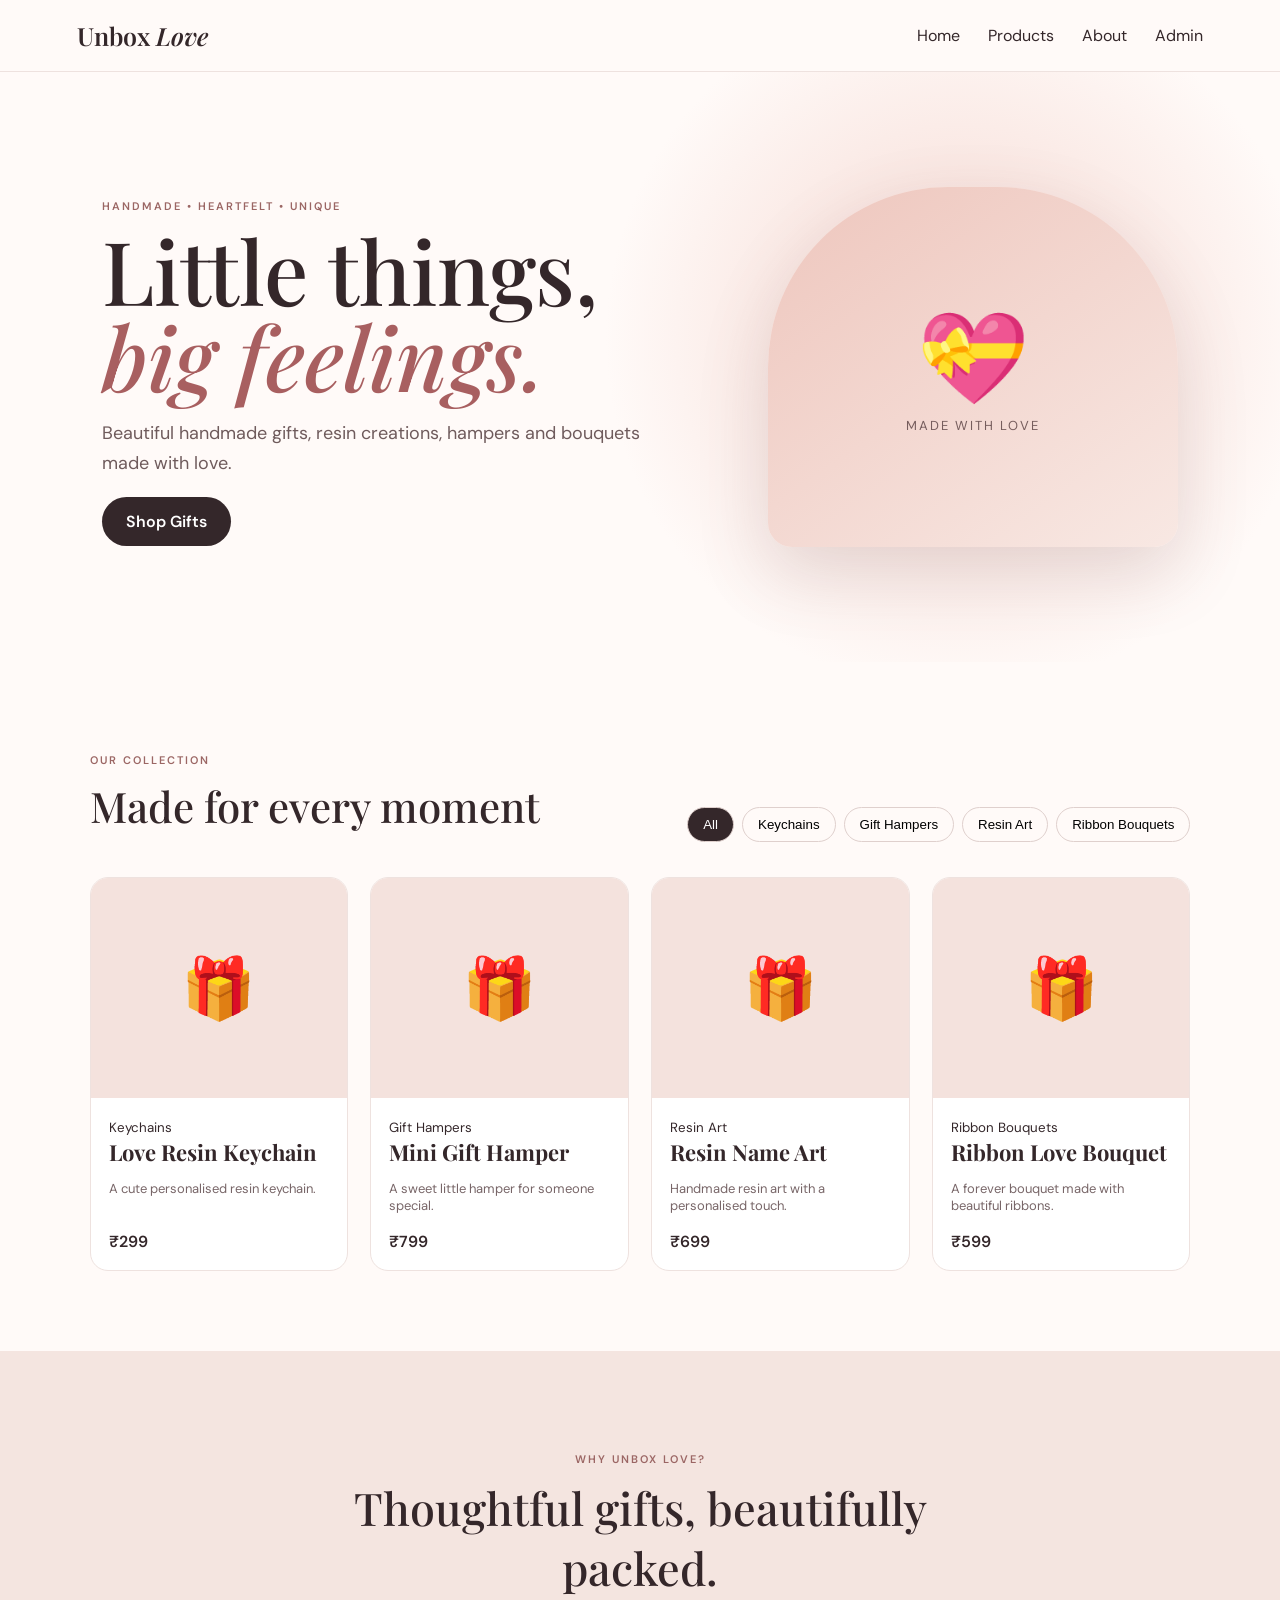
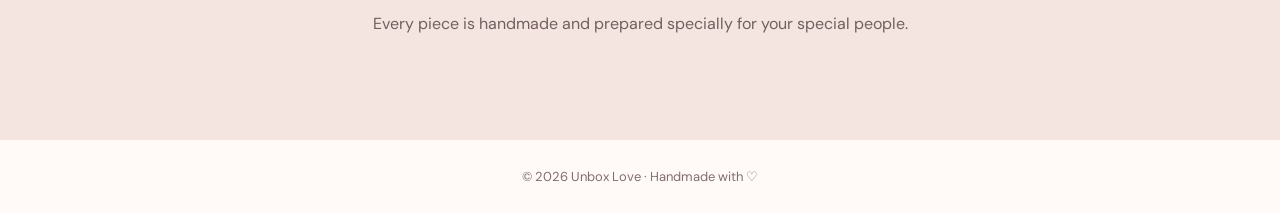
==== index.html @ 723361f3 "Add files via upload" ====
<!doctype html>
<html lang="en">
<head>
<meta charset="UTF-8"><meta name="viewport" content="width=device-width,initial-scale=1">
<title>Unbox Love — Handmade Gifts</title>
<link rel="stylesheet" href="style.css">
</head>
<body>
<header class="nav"><a class="brand" href="index.html">Unbox <span>Love</span></a><nav><a href="#home">Home</a><a href="#products">Products</a><a href="#about">About</a><a href="admin.html">Admin</a></nav></header>
<main>
<section id="home" class="hero"><div><p class="eyebrow">HANDMADE • HEARTFELT • UNIQUE</p><h1>Little things,<br><em>big feelings.</em></h1><p>Beautiful handmade gifts, resin creations, hampers and bouquets made with love.</p><a class="btn" href="#products">Shop Gifts</a></div><div class="hero-card">💝<small>Made with love</small></div></section>
<section id="products" class="section"><div class="section-head"><div><p class="eyebrow">OUR COLLECTION</p><h2>Made for every moment</h2></div><div id="filters" class="filters"></div></div><div id="productGrid" class="grid"></div></section>
<section id="about" class="about"><p class="eyebrow">WHY UNBOX LOVE?</p><h2>Thoughtful gifts, beautifully packed.</h2><p>Every piece is handmade and prepared specially for your special people.</p></section>
</main>
<footer>© 2026 Unbox Love · Handmade with ♡</footer>
<script src="app.js"></script>
</body></html>
---- style.css ----
@import url('https://fonts.googleapis.com/css2?family=DM+Sans:wght@400;500;600&family=Playfair+Display:ital,wght@0,500;0,600;1,500&display=swap');
*{box-sizing:border-box}body{margin:0;color:#34272a;background:#fffaf8;font-family:"DM Sans",sans-serif}.nav{height:72px;padding:0 6%;display:flex;align-items:center;justify-content:space-between;border-bottom:1px solid #eee2df;background:#fffaf8;position:sticky;top:0;z-index:5}.nav nav{display:flex;gap:28px}.nav a{color:inherit;text-decoration:none}.brand{font:600 25px "Playfair Display",serif}.brand span{font-style:italic}.hero{min-height:590px;padding:80px 8%;display:grid;grid-template-columns:1.2fr .8fr;gap:50px;align-items:center;background:radial-gradient(circle at 75% 45%,#f5d7d0 0,transparent 35%)}.eyebrow{letter-spacing:2px;font-size:11px;font-weight:600;color:#9b6664}.hero h1,h1,h2{font-family:"Playfair Display",serif;font-weight:500}.hero h1{font-size:clamp(52px,7vw,88px);line-height:.98;margin:14px 0}.hero em{color:#a85f60}.hero p:not(.eyebrow){font-size:18px;line-height:1.7;max-width:540px;color:#6f5b5c}.btn{border:0;background:#34272a;color:#fff;padding:14px 24px;border-radius:30px;cursor:pointer;font-weight:600;display:inline-block;text-decoration:none}.hero-card{height:360px;border-radius:180px 180px 24px 24px;background:linear-gradient(145deg,#eec6bd,#f8e8e3);display:flex;flex-direction:column;align-items:center;justify-content:center;font-size:90px;box-shadow:0 25px 70px #7e5c5930}.hero-card small{font-size:13px;letter-spacing:2px;text-transform:uppercase;color:#765d5d}.section{padding:80px 7%}.section-head,.admin-top{display:flex;justify-content:space-between;align-items:end;margin-bottom:35px}.section h2,.about h2{font-size:42px;margin:8px 0}.filters{display:flex;gap:8px;flex-wrap:wrap}.filters button{border:1px solid #dfd0cd;background:transparent;border-radius:20px;padding:9px 15px;cursor:pointer}.filters button.active{background:#34272a;color:#fff}.grid{display:grid;grid-template-columns:repeat(4,1fr);gap:22px}.card{background:#fff;border:1px solid #eee2df;border-radius:18px;overflow:hidden}.pic{height:220px;background:#f4e2dd;display:flex;align-items:center;justify-content:center;font-size:60px;background-size:cover;background-position:center}.card-body{padding:18px}.card h3{margin:0 0 6px;font-family:"Playfair Display",serif;font-size:22px}.price{font-weight:600}.desc{font-size:13px;color:#786668;min-height:38px}.about{padding:90px 12%;text-align:center;background:#f4e5e0}.about p:last-child{color:#735f60}.about h2{max-width:650px;margin:10px auto;font-size:45px}footer{text-align:center;padding:28px;color:#806e6e;font-size:13px}.admin-wrap{max-width:1050px;margin:50px auto;padding:0 20px}.panel{background:#fff;border:1px solid #eadedb;border-radius:18px;padding:28px;box-shadow:0 12px 35px #6d4a4610}.login{max-width:440px;margin:80px auto;display:grid;gap:14px}.panel input,.panel select,.panel textarea{width:100%;padding:13px;border:1px solid #ddd0cd;border-radius:10px;background:#fffaf8;font:inherit}.panel textarea{min-height:90px;resize:vertical}.row{display:grid;grid-template-columns:1fr 1fr;gap:12px}.form{margin-bottom:30px;display:grid;gap:12px}.form h2{margin:0}.secondary{background:#eee2df;color:#34272a}.admin-grid{display:grid;grid-template-columns:repeat(3,1fr);gap:18px}.admin-card{background:#fff;border:1px solid #eadedb;border-radius:15px;padding:15px}.admin-card .pic{height:150px;border-radius:10px}.actions{display:flex;gap:8px;margin-top:12px}.actions button{border:0;padding:9px 12px;border-radius:8px;cursor:pointer}.edit{background:#eee2df}.delete{background:#34272a;color:#fff}.hidden{display:none}.msg{color:#a44}.empty{text-align:center;padding:40px;color:#806e6e}@media(max-width:800px){.hero{grid-template-columns:1fr;padding:55px 7%}.hero-card{height:260px}.grid{grid-template-columns:repeat(2,1fr)}.admin-grid{grid-template-columns:1fr 1fr}.section-head{display:block}.filters{margin-top:20px}}@media(max-width:520px){.nav nav{gap:12px;font-size:13px}.grid,.admin-grid{grid-template-columns:1fr}.hero h1{font-size:54px}.row{grid-template-columns:1fr}.hero-card{display:none}}
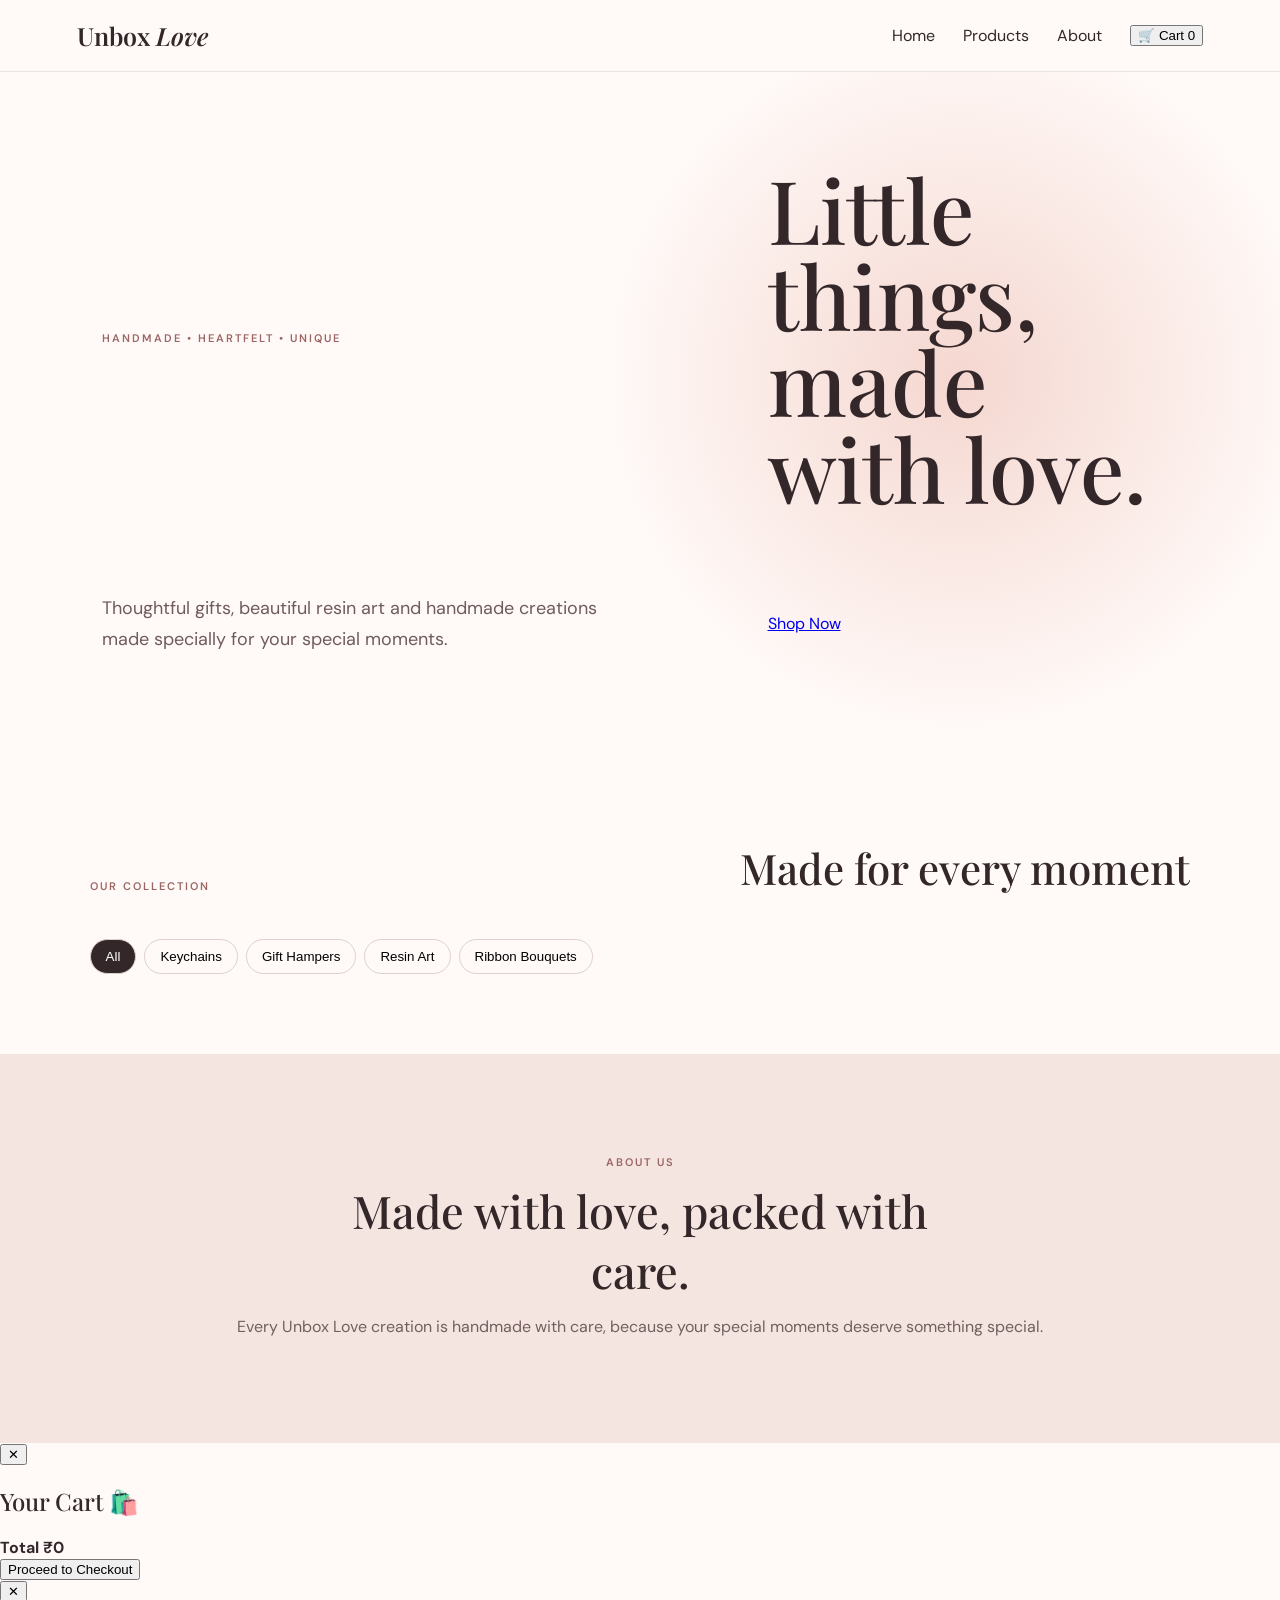
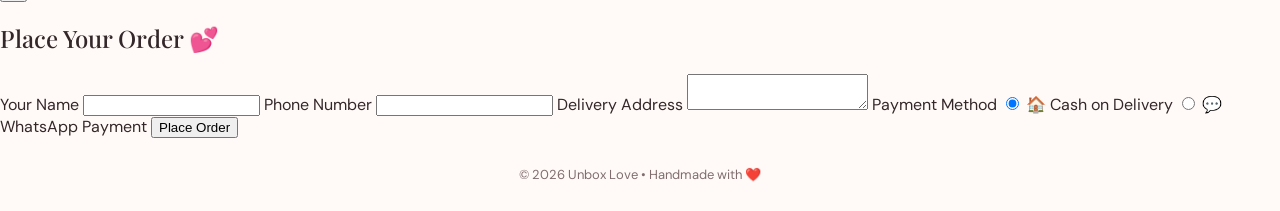
==== commit 4cd54fc8: "Update index.html" ====
--- a/index.html
+++ b/index.html
@@ -1,17 +1,136 @@
 <!doctype html>
 <html lang="en">
 <head>
-<meta charset="UTF-8"><meta name="viewport" content="width=device-width,initial-scale=1">
-<title>Unbox Love — Handmade Gifts</title>
-<link rel="stylesheet" href="style.css">
+  <meta charset="UTF-8">
+  <meta name="viewport" content="width=device-width, initial-scale=1.0">
+  <title>Unbox Love - Handmade Gifts</title>
+  <link rel="stylesheet" href="style.css">
 </head>
+
 <body>
-<header class="nav"><a class="brand" href="index.html">Unbox <span>Love</span></a><nav><a href="#home">Home</a><a href="#products">Products</a><a href="#about">About</a><a href="admin.html">Admin</a></nav></header>
+
+<header class="nav">
+  <a href="index.html" class="brand">
+    Unbox <span>Love</span>
+  </a>
+
+  <nav>
+    <a href="index.html">Home</a>
+    <a href="#products">Products</a>
+    <a href="#about">About</a>
+    <button id="cartBtn" class="cart-btn">
+      🛒 Cart <span id="cartCount">0</span>
+    </button>
+  </nav>
+</header>
+
 <main>
-<section id="home" class="hero"><div><p class="eyebrow">HANDMADE • HEARTFELT • UNIQUE</p><h1>Little things,<br><em>big feelings.</em></h1><p>Beautiful handmade gifts, resin creations, hampers and bouquets made with love.</p><a class="btn" href="#products">Shop Gifts</a></div><div class="hero-card">💝<small>Made with love</small></div></section>
-<section id="products" class="section"><div class="section-head"><div><p class="eyebrow">OUR COLLECTION</p><h2>Made for every moment</h2></div><div id="filters" class="filters"></div></div><div id="productGrid" class="grid"></div></section>
-<section id="about" class="about"><p class="eyebrow">WHY UNBOX LOVE?</p><h2>Thoughtful gifts, beautifully packed.</h2><p>Every piece is handmade and prepared specially for your special people.</p></section>
+
+  <section class="hero">
+    <p class="eyebrow">HANDMADE • HEARTFELT • UNIQUE</p>
+    <h1>Little things,<br>made with love.</h1>
+    <p>
+      Thoughtful gifts, beautiful resin art and handmade
+      creations made specially for your special moments.
+    </p>
+    <a href="#products" class="hero-btn">Shop Now</a>
+  </section>
+
+  <section id="products" class="section">
+    <div class="section-head">
+      <p class="eyebrow">OUR COLLECTION</p>
+      <h2>Made for every moment</h2>
+    </div>
+
+    <div class="filters">
+      <button class="filter active" data-cat="All">All</button>
+      <button class="filter" data-cat="Keychains">Keychains</button>
+      <button class="filter" data-cat="Gift Hampers">Gift Hampers</button>
+      <button class="filter" data-cat="Resin Art">Resin Art</button>
+      <button class="filter" data-cat="Ribbon Bouquets">Ribbon Bouquets</button>
+    </div>
+
+    <div id="productGrid" class="product-grid"></div>
+  </section>
+
+  <section id="about" class="about">
+    <p class="eyebrow">ABOUT US</p>
+    <h2>Made with love, packed with care.</h2>
+    <p>
+      Every Unbox Love creation is handmade with care,
+      because your special moments deserve something special.
+    </p>
+  </section>
+
 </main>
-<footer>© 2026 Unbox Love · Handmade with ♡</footer>
+
+<!-- CART -->
+<div id="cartOverlay" class="overlay">
+  <div class="cart-box">
+
+    <button id="closeCart" class="close-btn">✕</button>
+
+    <h2>Your Cart 🛍️</h2>
+
+    <div id="cartItems"></div>
+
+    <div class="cart-total">
+      <strong>Total</strong>
+      <strong>₹<span id="cartTotal">0</span></strong>
+    </div>
+
+    <button id="checkoutBtn" class="checkout-btn">
+      Proceed to Checkout
+    </button>
+
+  </div>
+</div>
+
+<!-- CHECKOUT -->
+<div id="checkoutOverlay" class="overlay">
+  <div class="checkout-box">
+
+    <button id="closeCheckout" class="close-btn">✕</button>
+
+    <h2>Place Your Order 💕</h2>
+
+    <form id="orderForm">
+
+      <label>Your Name</label>
+      <input id="customerName" type="text" required>
+
+      <label>Phone Number</label>
+      <input id="customerPhone" type="tel" required>
+
+      <label>Delivery Address</label>
+      <textarea id="customerAddress" required></textarea>
+
+      <label>Payment Method</label>
+
+      <label class="payment-option">
+        <input type="radio" name="payment" value="COD" checked>
+        🏠 Cash on Delivery
+      </label>
+
+      <label class="payment-option">
+        <input type="radio" name="payment" value="WHATSAPP">
+        💬 WhatsApp Payment
+      </label>
+
+      <button type="submit" class="place-order-btn">
+        Place Order
+      </button>
+
+    </form>
+
+  </div>
+</div>
+
+<footer>
+  © 2026 Unbox Love • Handmade with ❤️
+</footer>
+
 <script src="app.js"></script>
-</body></html>+
+</body>
+</html>
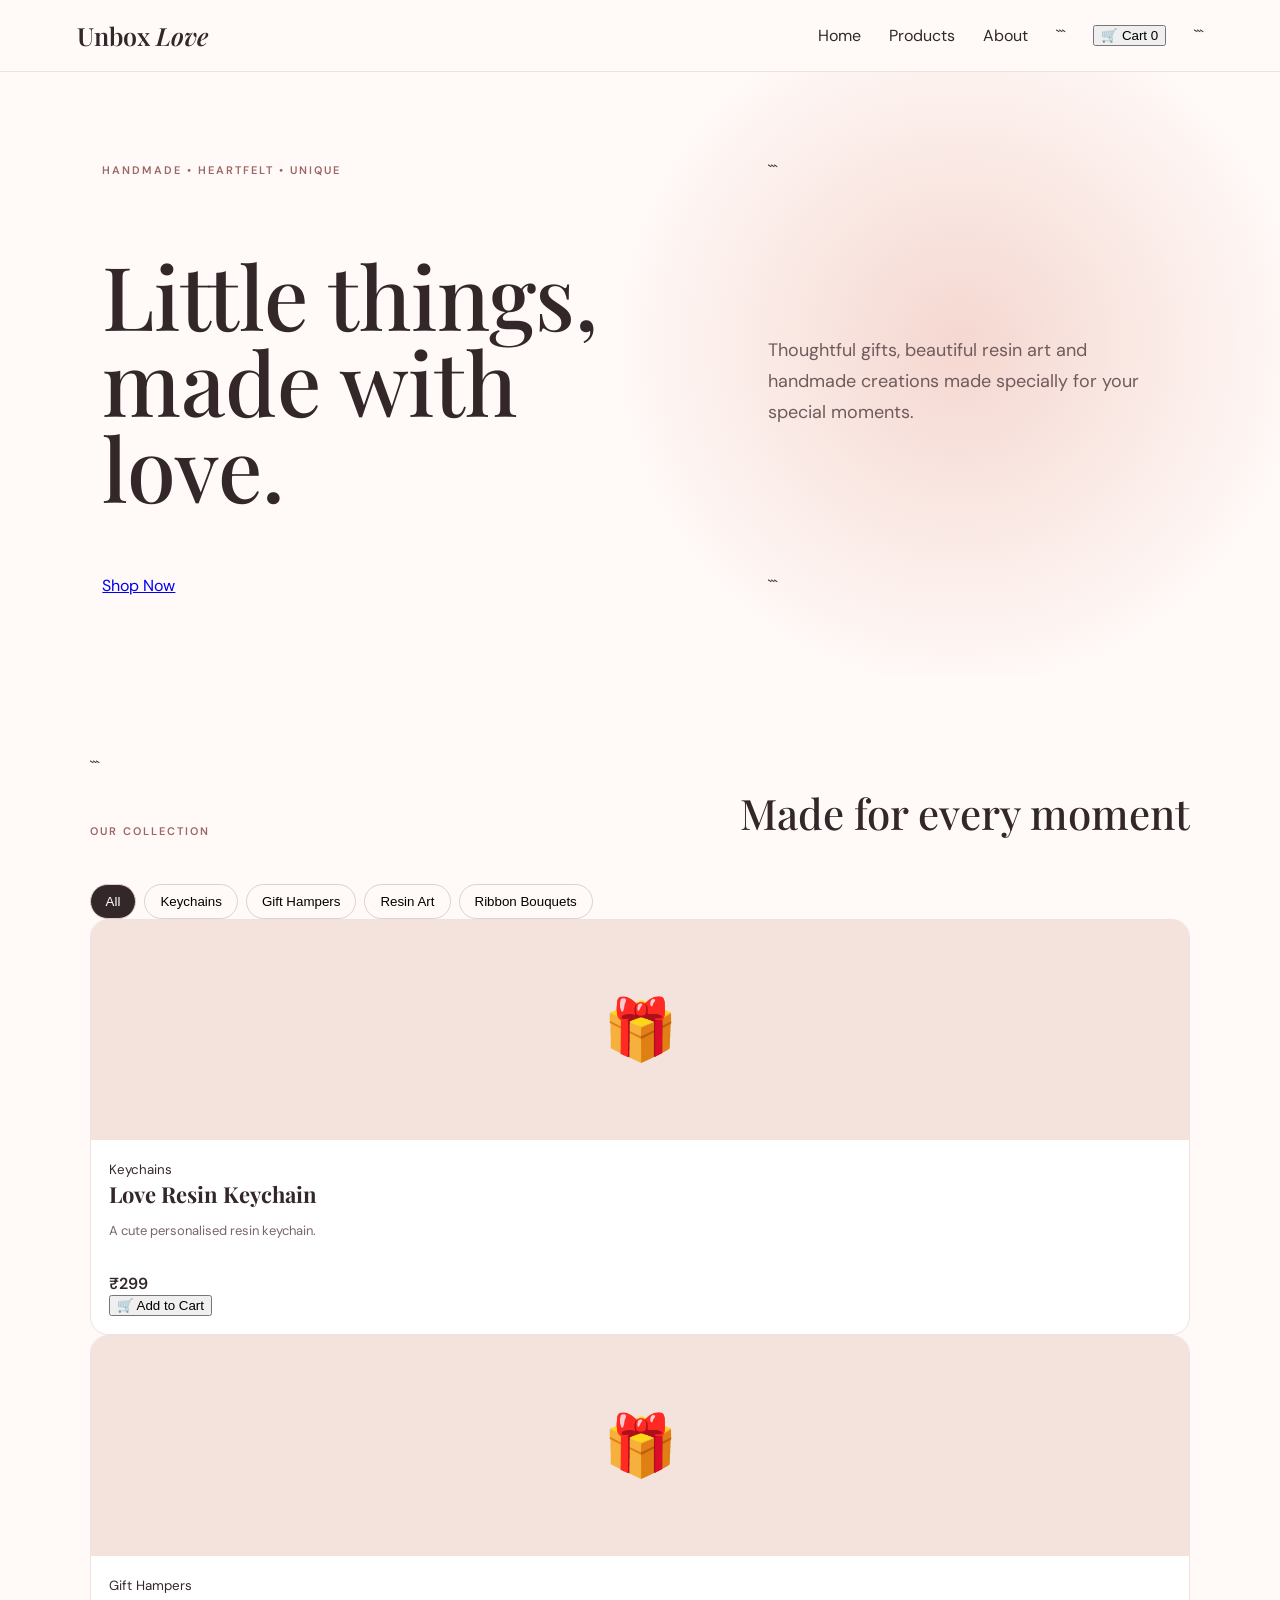
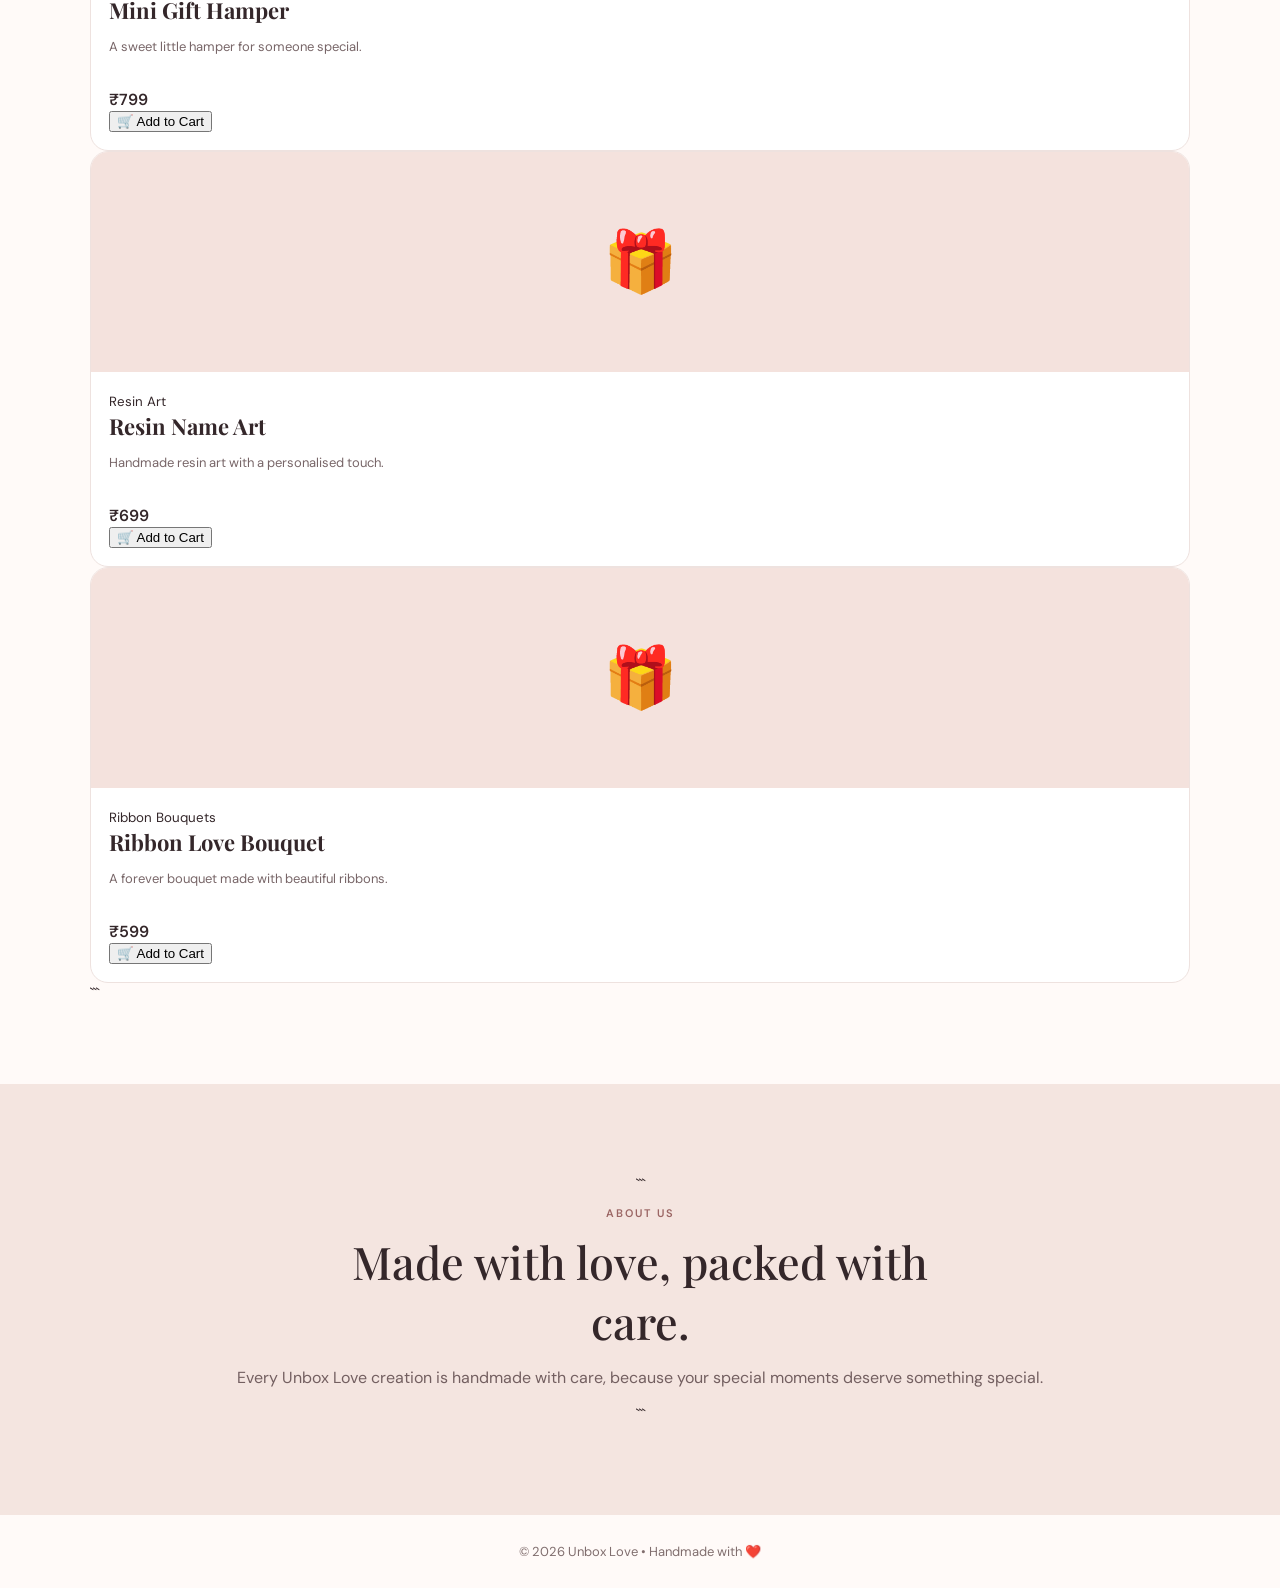
==== commit 50f9b5d4: "Update index.html" ====
--- a/index.html
+++ b/index.html
@@ -1,4 +1,5 @@
 <!doctype html>
+
 <html lang="en">
 <head>
   <meta charset="UTF-8">
@@ -18,9 +19,13 @@
     <a href="index.html">Home</a>
     <a href="#products">Products</a>
     <a href="#about">About</a>
-    <button id="cartBtn" class="cart-btn">
-      🛒 Cart <span id="cartCount">0</span>
-    </button>
+
+```
+<button id="cartBtn" class="cart-btn">
+  🛒 Cart <span id="cartCount">0</span>
+</button>
+```
+
   </nav>
 </header>
 
@@ -28,103 +33,57 @@
 
   <section class="hero">
     <p class="eyebrow">HANDMADE • HEARTFELT • UNIQUE</p>
-    <h1>Little things,<br>made with love.</h1>
-    <p>
-      Thoughtful gifts, beautiful resin art and handmade
-      creations made specially for your special moments.
-    </p>
-    <a href="#products" class="hero-btn">Shop Now</a>
+
+```
+<h1>Little things,<br>made with love.</h1>
+
+<p>
+  Thoughtful gifts, beautiful resin art and handmade
+  creations made specially for your special moments.
+</p>
+
+<a href="#products" class="hero-btn">Shop Now</a>
+```
+
   </section>
 
   <section id="products" class="section">
-    <div class="section-head">
-      <p class="eyebrow">OUR COLLECTION</p>
-      <h2>Made for every moment</h2>
-    </div>
 
-    <div class="filters">
-      <button class="filter active" data-cat="All">All</button>
-      <button class="filter" data-cat="Keychains">Keychains</button>
-      <button class="filter" data-cat="Gift Hampers">Gift Hampers</button>
-      <button class="filter" data-cat="Resin Art">Resin Art</button>
-      <button class="filter" data-cat="Ribbon Bouquets">Ribbon Bouquets</button>
-    </div>
+```
+<div class="section-head">
+  <p class="eyebrow">OUR COLLECTION</p>
+  <h2>Made for every moment</h2>
+</div>
 
-    <div id="productGrid" class="product-grid"></div>
+<div class="filters">
+  <button class="filter active" data-cat="All">All</button>
+  <button class="filter" data-cat="Keychains">Keychains</button>
+  <button class="filter" data-cat="Gift Hampers">Gift Hampers</button>
+  <button class="filter" data-cat="Resin Art">Resin Art</button>
+  <button class="filter" data-cat="Ribbon Bouquets">Ribbon Bouquets</button>
+</div>
+
+<div id="productGrid" class="product-grid"></div>
+```
+
   </section>
 
   <section id="about" class="about">
-    <p class="eyebrow">ABOUT US</p>
-    <h2>Made with love, packed with care.</h2>
-    <p>
-      Every Unbox Love creation is handmade with care,
-      because your special moments deserve something special.
-    </p>
+
+```
+<p class="eyebrow">ABOUT US</p>
+
+<h2>Made with love, packed with care.</h2>
+
+<p>
+  Every Unbox Love creation is handmade with care,
+  because your special moments deserve something special.
+</p>
+```
+
   </section>
 
 </main>
-
-<!-- CART -->
-<div id="cartOverlay" class="overlay">
-  <div class="cart-box">
-
-    <button id="closeCart" class="close-btn">✕</button>
-
-    <h2>Your Cart 🛍️</h2>
-
-    <div id="cartItems"></div>
-
-    <div class="cart-total">
-      <strong>Total</strong>
-      <strong>₹<span id="cartTotal">0</span></strong>
-    </div>
-
-    <button id="checkoutBtn" class="checkout-btn">
-      Proceed to Checkout
-    </button>
-
-  </div>
-</div>
-
-<!-- CHECKOUT -->
-<div id="checkoutOverlay" class="overlay">
-  <div class="checkout-box">
-
-    <button id="closeCheckout" class="close-btn">✕</button>
-
-    <h2>Place Your Order 💕</h2>
-
-    <form id="orderForm">
-
-      <label>Your Name</label>
-      <input id="customerName" type="text" required>
-
-      <label>Phone Number</label>
-      <input id="customerPhone" type="tel" required>
-
-      <label>Delivery Address</label>
-      <textarea id="customerAddress" required></textarea>
-
-      <label>Payment Method</label>
-
-      <label class="payment-option">
-        <input type="radio" name="payment" value="COD" checked>
-        🏠 Cash on Delivery
-      </label>
-
-      <label class="payment-option">
-        <input type="radio" name="payment" value="WHATSAPP">
-        💬 WhatsApp Payment
-      </label>
-
-      <button type="submit" class="place-order-btn">
-        Place Order
-      </button>
-
-    </form>
-
-  </div>
-</div>
 
 <footer>
   © 2026 Unbox Love • Handmade with ❤️
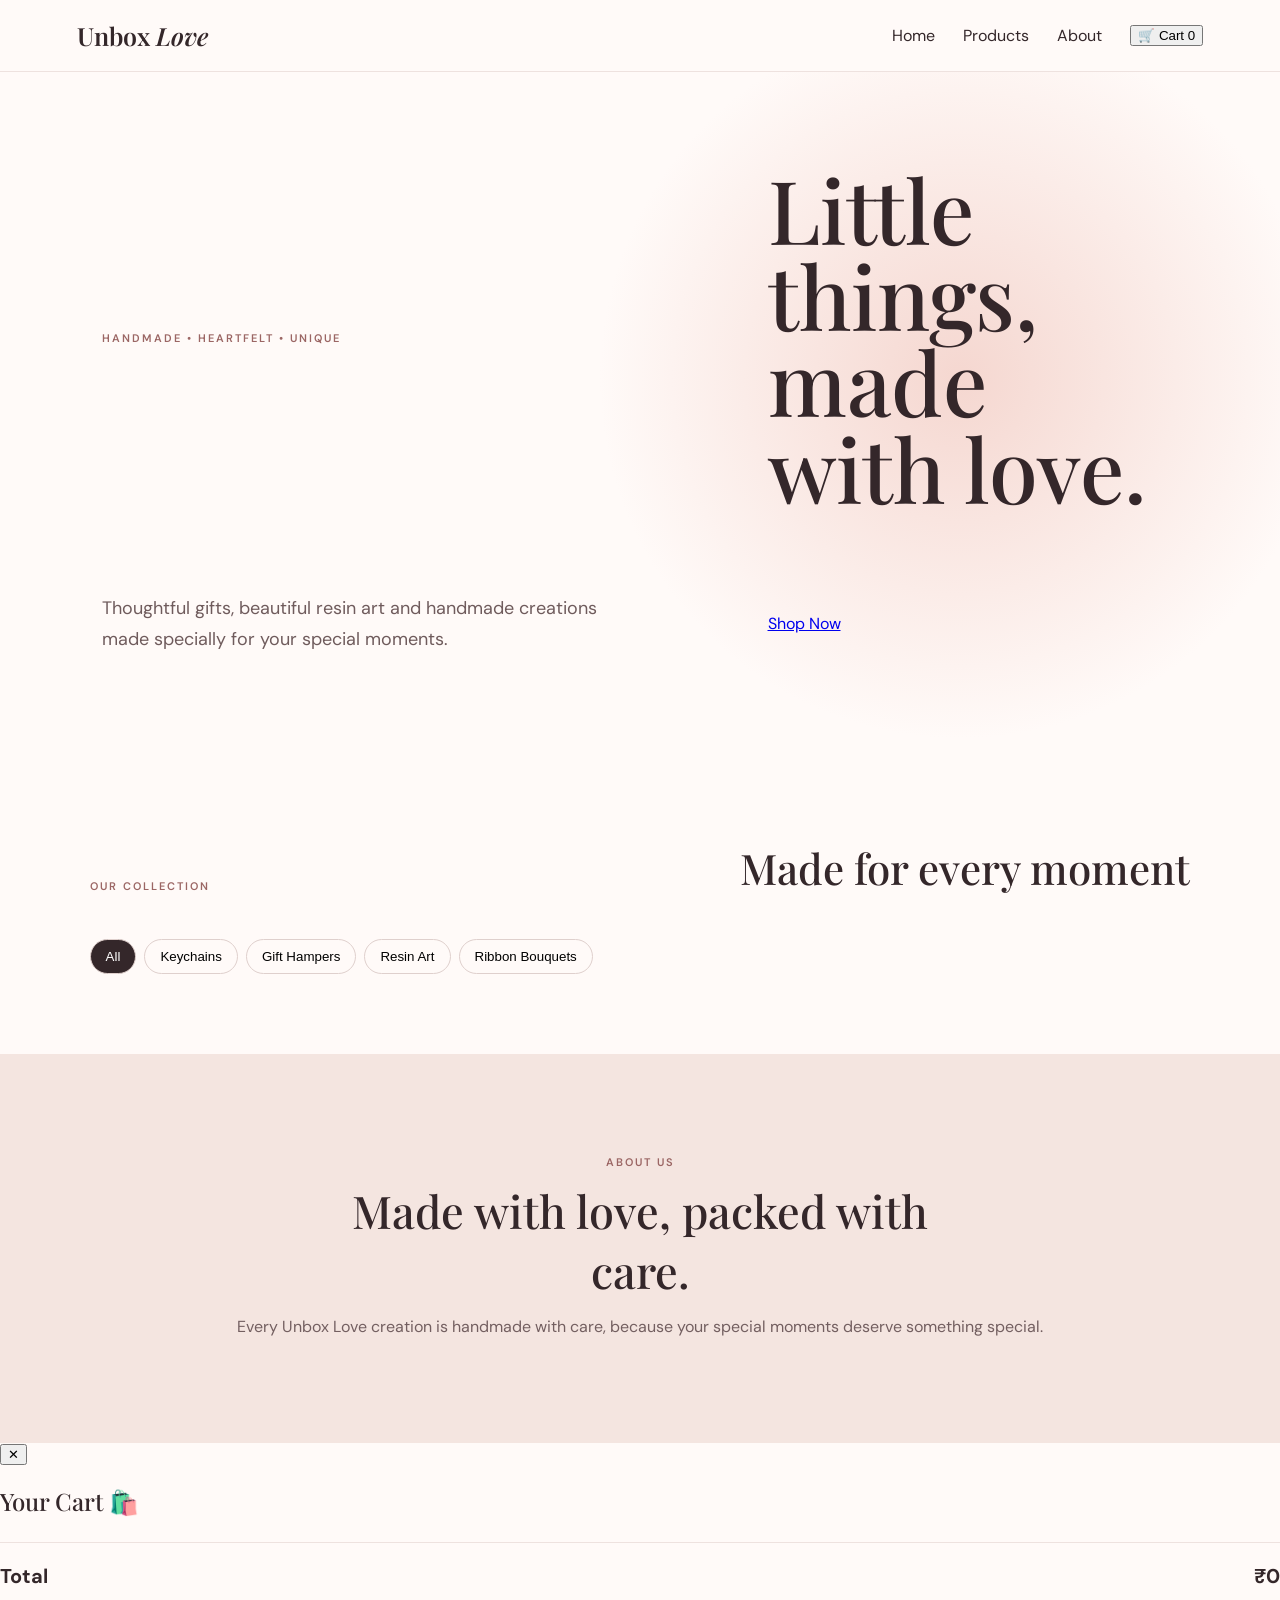
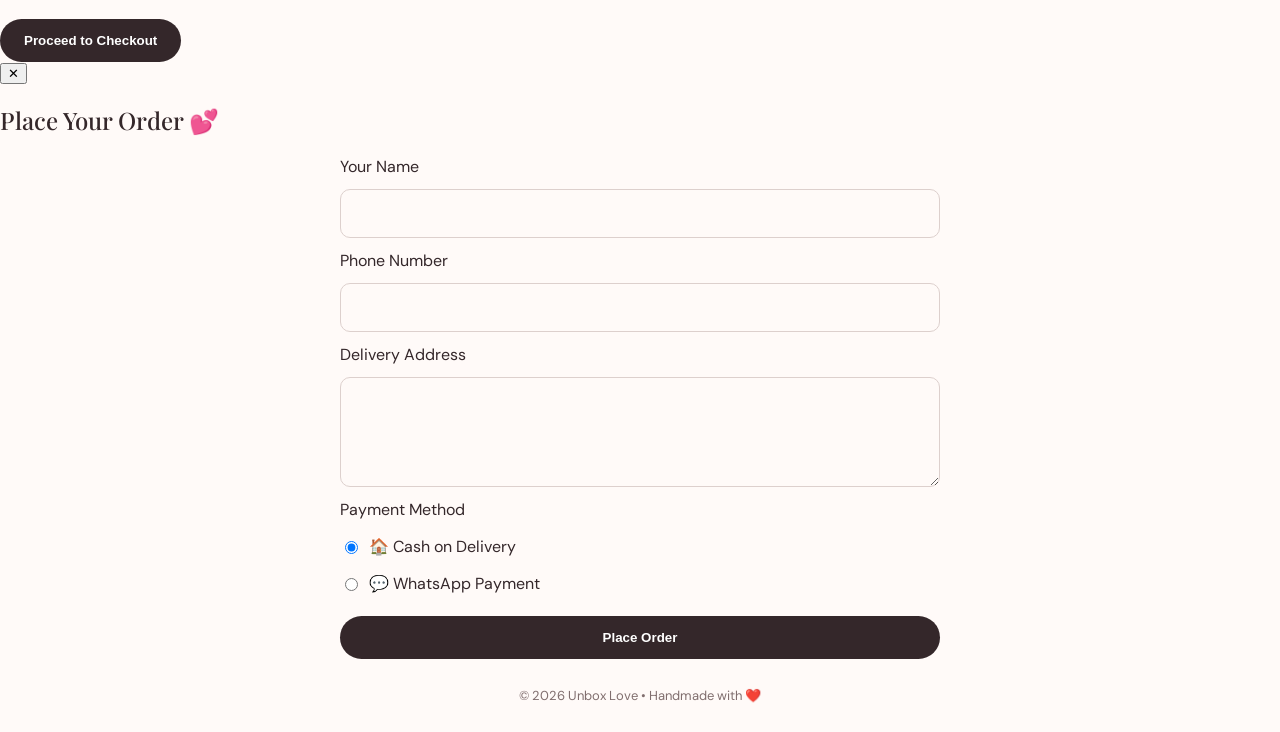
==== commit 9cf3116f: "Update index.html" ====
--- a/index.html
+++ b/index.html
@@ -1,5 +1,4 @@
 <!doctype html>
-
 <html lang="en">
 <head>
   <meta charset="UTF-8">
@@ -19,13 +18,9 @@
     <a href="index.html">Home</a>
     <a href="#products">Products</a>
     <a href="#about">About</a>
-
-```
-<button id="cartBtn" class="cart-btn">
-  🛒 Cart <span id="cartCount">0</span>
-</button>
-```
-
+    <button id="cartBtn" class="cart-btn">
+      🛒 Cart <span id="cartCount">0</span>
+    </button>
   </nav>
 </header>
 
@@ -33,57 +28,103 @@
 
   <section class="hero">
     <p class="eyebrow">HANDMADE • HEARTFELT • UNIQUE</p>
-
-```
-<h1>Little things,<br>made with love.</h1>
-
-<p>
-  Thoughtful gifts, beautiful resin art and handmade
-  creations made specially for your special moments.
-</p>
-
-<a href="#products" class="hero-btn">Shop Now</a>
-```
-
+    <h1>Little things,<br>made with love.</h1>
+    <p>
+      Thoughtful gifts, beautiful resin art and handmade
+      creations made specially for your special moments.
+    </p>
+    <a href="#products" class="hero-btn">Shop Now</a>
   </section>
 
   <section id="products" class="section">
+    <div class="section-head">
+      <p class="eyebrow">OUR COLLECTION</p>
+      <h2>Made for every moment</h2>
+    </div>
 
-```
-<div class="section-head">
-  <p class="eyebrow">OUR COLLECTION</p>
-  <h2>Made for every moment</h2>
-</div>
+    <div class="filters">
+      <button class="filter active" data-cat="All">All</button>
+      <button class="filter" data-cat="Keychains">Keychains</button>
+      <button class="filter" data-cat="Gift Hampers">Gift Hampers</button>
+      <button class="filter" data-cat="Resin Art">Resin Art</button>
+      <button class="filter" data-cat="Ribbon Bouquets">Ribbon Bouquets</button>
+    </div>
 
-<div class="filters">
-  <button class="filter active" data-cat="All">All</button>
-  <button class="filter" data-cat="Keychains">Keychains</button>
-  <button class="filter" data-cat="Gift Hampers">Gift Hampers</button>
-  <button class="filter" data-cat="Resin Art">Resin Art</button>
-  <button class="filter" data-cat="Ribbon Bouquets">Ribbon Bouquets</button>
-</div>
-
-<div id="productGrid" class="product-grid"></div>
-```
-
+    <div id="productGrid" class="product-grid"></div>
   </section>
 
   <section id="about" class="about">
-
-```
-<p class="eyebrow">ABOUT US</p>
-
-<h2>Made with love, packed with care.</h2>
-
-<p>
-  Every Unbox Love creation is handmade with care,
-  because your special moments deserve something special.
-</p>
-```
-
+    <p class="eyebrow">ABOUT US</p>
+    <h2>Made with love, packed with care.</h2>
+    <p>
+      Every Unbox Love creation is handmade with care,
+      because your special moments deserve something special.
+    </p>
   </section>
 
 </main>
+
+<!-- CART -->
+<div id="cartOverlay" class="overlay">
+  <div class="cart-box">
+
+    <button id="closeCart" class="close-btn">✕</button>
+
+    <h2>Your Cart 🛍️</h2>
+
+    <div id="cartItems"></div>
+
+    <div class="cart-total">
+      <strong>Total</strong>
+      <strong>₹<span id="cartTotal">0</span></strong>
+    </div>
+
+    <button id="checkoutBtn" class="checkout-btn">
+      Proceed to Checkout
+    </button>
+
+  </div>
+</div>
+
+<!-- CHECKOUT -->
+<div id="checkoutOverlay" class="overlay">
+  <div class="checkout-box">
+
+    <button id="closeCheckout" class="close-btn">✕</button>
+
+    <h2>Place Your Order 💕</h2>
+
+    <form id="orderForm">
+
+      <label>Your Name</label>
+      <input id="customerName" type="text" required>
+
+      <label>Phone Number</label>
+      <input id="customerPhone" type="tel" required>
+
+      <label>Delivery Address</label>
+      <textarea id="customerAddress" required></textarea>
+
+      <label>Payment Method</label>
+
+      <label class="payment-option">
+        <input type="radio" name="payment" value="COD" checked>
+        🏠 Cash on Delivery
+      </label>
+
+      <label class="payment-option">
+        <input type="radio" name="payment" value="WHATSAPP">
+        💬 WhatsApp Payment
+      </label>
+
+      <button type="submit" class="place-order-btn">
+        Place Order
+      </button>
+
+    </form>
+
+  </div>
+</div>
 
 <footer>
   © 2026 Unbox Love • Handmade with ❤️
--- a/style.css
+++ b/style.css
@@ -1,2 +1,116 @@
 @import url('https://fonts.googleapis.com/css2?family=DM+Sans:wght@400;500;600&family=Playfair+Display:ital,wght@0,500;0,600;1,500&display=swap');
 *{box-sizing:border-box}body{margin:0;color:#34272a;background:#fffaf8;font-family:"DM Sans",sans-serif}.nav{height:72px;padding:0 6%;display:flex;align-items:center;justify-content:space-between;border-bottom:1px solid #eee2df;background:#fffaf8;position:sticky;top:0;z-index:5}.nav nav{display:flex;gap:28px}.nav a{color:inherit;text-decoration:none}.brand{font:600 25px "Playfair Display",serif}.brand span{font-style:italic}.hero{min-height:590px;padding:80px 8%;display:grid;grid-template-columns:1.2fr .8fr;gap:50px;align-items:center;background:radial-gradient(circle at 75% 45%,#f5d7d0 0,transparent 35%)}.eyebrow{letter-spacing:2px;font-size:11px;font-weight:600;color:#9b6664}.hero h1,h1,h2{font-family:"Playfair Display",serif;font-weight:500}.hero h1{font-size:clamp(52px,7vw,88px);line-height:.98;margin:14px 0}.hero em{color:#a85f60}.hero p:not(.eyebrow){font-size:18px;line-height:1.7;max-width:540px;color:#6f5b5c}.btn{border:0;background:#34272a;color:#fff;padding:14px 24px;border-radius:30px;cursor:pointer;font-weight:600;display:inline-block;text-decoration:none}.hero-card{height:360px;border-radius:180px 180px 24px 24px;background:linear-gradient(145deg,#eec6bd,#f8e8e3);display:flex;flex-direction:column;align-items:center;justify-content:center;font-size:90px;box-shadow:0 25px 70px #7e5c5930}.hero-card small{font-size:13px;letter-spacing:2px;text-transform:uppercase;color:#765d5d}.section{padding:80px 7%}.section-head,.admin-top{display:flex;justify-content:space-between;align-items:end;margin-bottom:35px}.section h2,.about h2{font-size:42px;margin:8px 0}.filters{display:flex;gap:8px;flex-wrap:wrap}.filters button{border:1px solid #dfd0cd;background:transparent;border-radius:20px;padding:9px 15px;cursor:pointer}.filters button.active{background:#34272a;color:#fff}.grid{display:grid;grid-template-columns:repeat(4,1fr);gap:22px}.card{background:#fff;border:1px solid #eee2df;border-radius:18px;overflow:hidden}.pic{height:220px;background:#f4e2dd;display:flex;align-items:center;justify-content:center;font-size:60px;background-size:cover;background-position:center}.card-body{padding:18px}.card h3{margin:0 0 6px;font-family:"Playfair Display",serif;font-size:22px}.price{font-weight:600}.desc{font-size:13px;color:#786668;min-height:38px}.about{padding:90px 12%;text-align:center;background:#f4e5e0}.about p:last-child{color:#735f60}.about h2{max-width:650px;margin:10px auto;font-size:45px}footer{text-align:center;padding:28px;color:#806e6e;font-size:13px}.admin-wrap{max-width:1050px;margin:50px auto;padding:0 20px}.panel{background:#fff;border:1px solid #eadedb;border-radius:18px;padding:28px;box-shadow:0 12px 35px #6d4a4610}.login{max-width:440px;margin:80px auto;display:grid;gap:14px}.panel input,.panel select,.panel textarea{width:100%;padding:13px;border:1px solid #ddd0cd;border-radius:10px;background:#fffaf8;font:inherit}.panel textarea{min-height:90px;resize:vertical}.row{display:grid;grid-template-columns:1fr 1fr;gap:12px}.form{margin-bottom:30px;display:grid;gap:12px}.form h2{margin:0}.secondary{background:#eee2df;color:#34272a}.admin-grid{display:grid;grid-template-columns:repeat(3,1fr);gap:18px}.admin-card{background:#fff;border:1px solid #eadedb;border-radius:15px;padding:15px}.admin-card .pic{height:150px;border-radius:10px}.actions{display:flex;gap:8px;margin-top:12px}.actions button{border:0;padding:9px 12px;border-radius:8px;cursor:pointer}.edit{background:#eee2df}.delete{background:#34272a;color:#fff}.hidden{display:none}.msg{color:#a44}.empty{text-align:center;padding:40px;color:#806e6e}@media(max-width:800px){.hero{grid-template-columns:1fr;padding:55px 7%}.hero-card{height:260px}.grid{grid-template-columns:repeat(2,1fr)}.admin-grid{grid-template-columns:1fr 1fr}.section-head{display:block}.filters{margin-top:20px}}@media(max-width:520px){.nav nav{gap:12px;font-size:13px}.grid,.admin-grid{grid-template-columns:1fr}.hero h1{font-size:54px}.row{grid-template-columns:1fr}.hero-card{display:none}}
+/* =========================
+CART & CHECKOUT PAGES
+========================= */
+
+.cart-item {
+display: grid;
+grid-template-columns: 1fr auto auto;
+align-items: center;
+gap: 20px;
+padding: 18px 0;
+border-bottom: 1px solid #eee2df;
+}
+
+.quantity {
+display: flex;
+align-items: center;
+gap: 12px;
+}
+
+.quantity button {
+width: 32px;
+height: 32px;
+border: 1px solid #dfd0cd;
+background: #fffaf8;
+border-radius: 50%;
+cursor: pointer;
+font-size: 18px;
+}
+
+.quantity span {
+min-width: 20px;
+text-align: center;
+font-weight: 600;
+}
+
+.remove-cart-item {
+border: 0;
+background: transparent;
+color: #9b6664;
+cursor: pointer;
+font-weight: 600;
+}
+
+.cart-total {
+display: flex;
+justify-content: space-between;
+align-items: center;
+margin-top: 25px;
+padding: 20px 0;
+border-top: 1px solid #eee2df;
+font-size: 20px;
+}
+
+.checkout-btn,
+.place-order-btn {
+border: 0;
+background: #34272a;
+color: #fff;
+padding: 14px 24px;
+border-radius: 30px;
+cursor: pointer;
+font-weight: 600;
+margin-top: 10px;
+}
+
+#orderForm {
+max-width: 600px;
+margin: 0 auto;
+display: grid;
+gap: 12px;
+}
+
+#orderForm input,
+#orderForm textarea {
+width: 100%;
+padding: 13px;
+border: 1px solid #ddd0cd;
+border-radius: 10px;
+background: #fffaf8;
+font: inherit;
+}
+
+#orderForm textarea {
+min-height: 110px;
+resize: vertical;
+}
+
+.payment-option {
+display: flex;
+align-items: center;
+gap: 8px;
+margin-top: 4px;
+}
+
+.payment-option input {
+width: auto !important;
+}
+
+@media(max-width:520px) {
+
+.cart-item {
+grid-template-columns: 1fr;
+gap: 12px;
+}
+
+.quantity {
+justify-content: flex-start;
+}
+
+.remove-cart-item {
+width: fit-content;
+}
+
+}
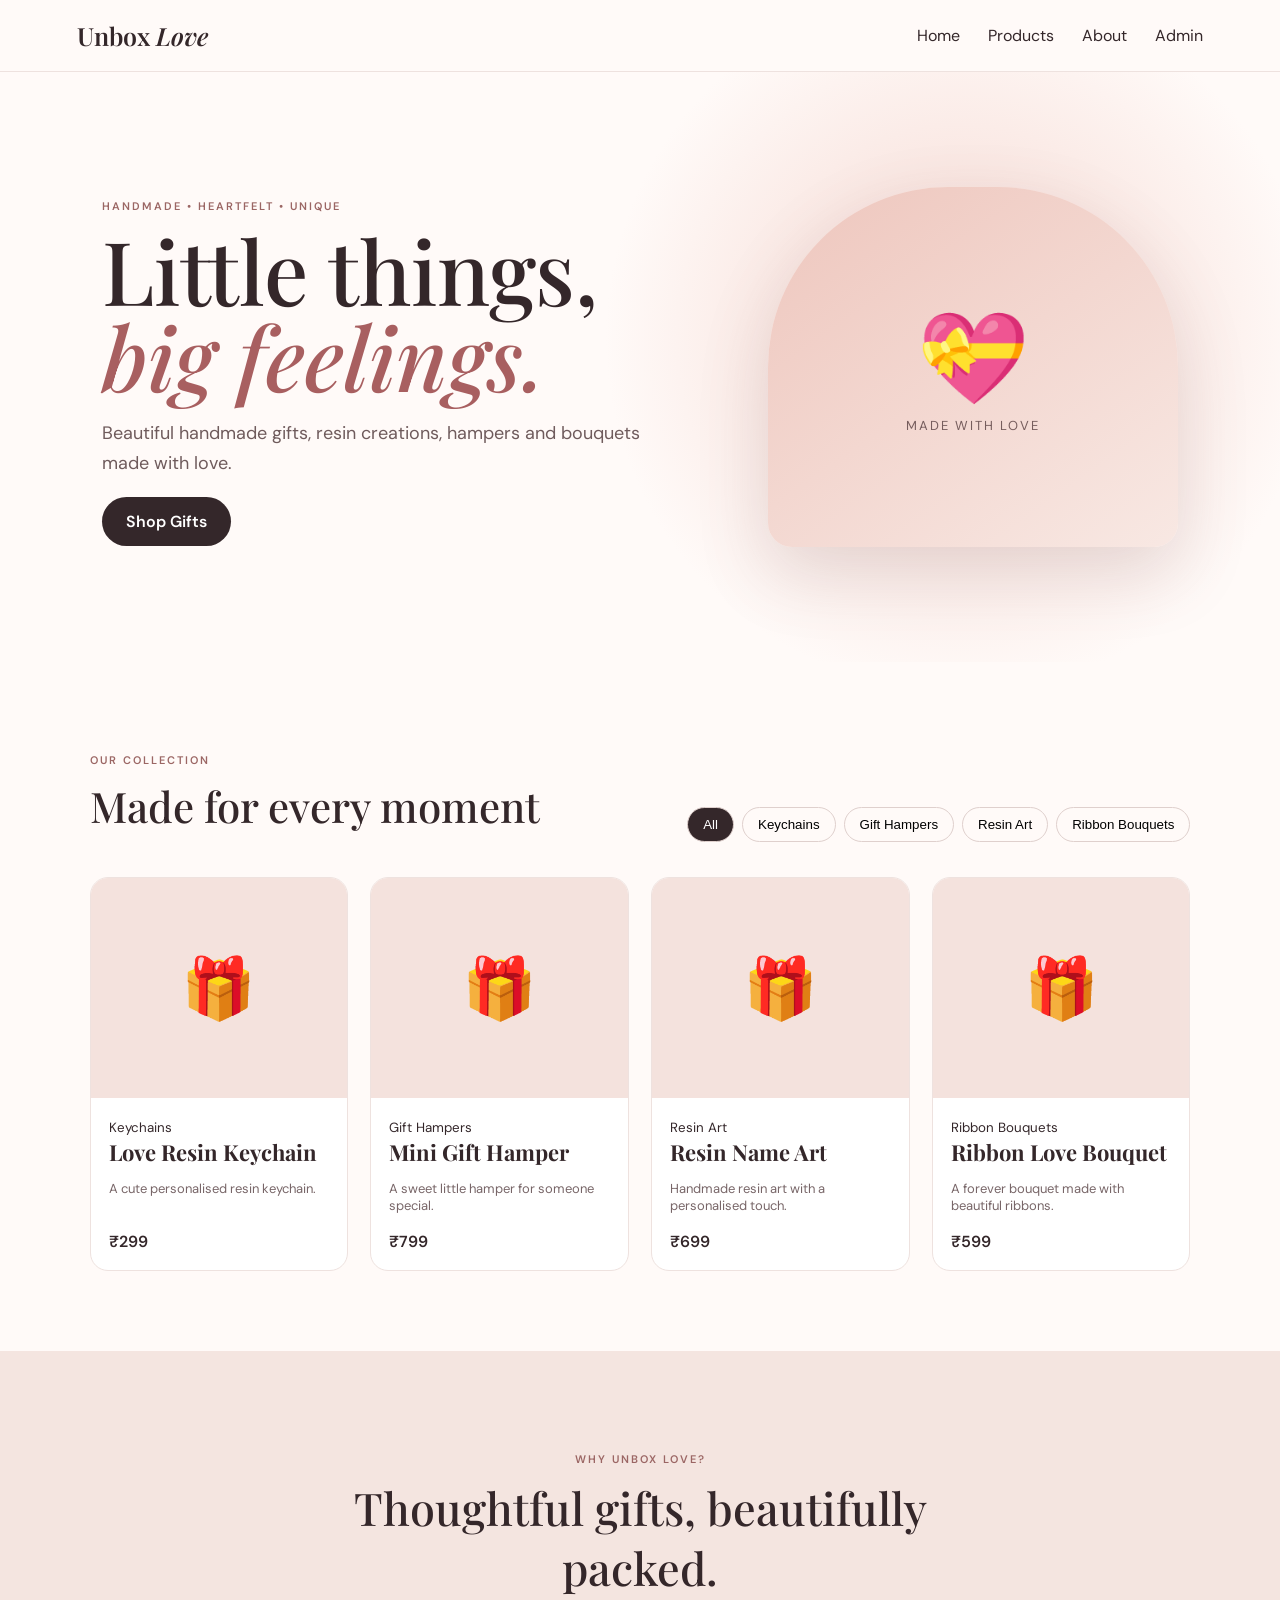
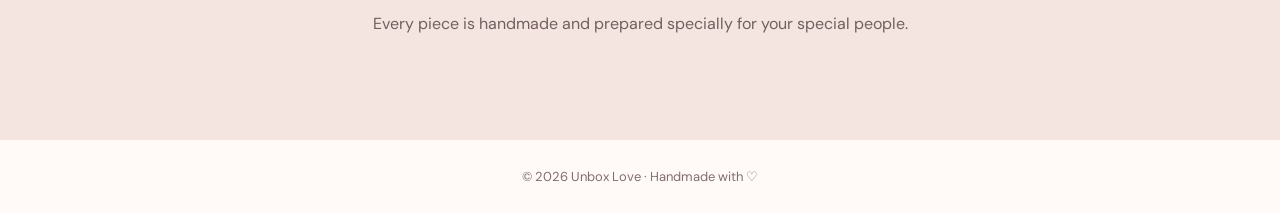
==== commit 35bf9a47: "Add files via upload" ====
--- a/index.html
+++ b/index.html
@@ -1,136 +1,17 @@
 <!doctype html>
 <html lang="en">
 <head>
-  <meta charset="UTF-8">
-  <meta name="viewport" content="width=device-width, initial-scale=1.0">
-  <title>Unbox Love - Handmade Gifts</title>
-  <link rel="stylesheet" href="style.css">
+<meta charset="UTF-8"><meta name="viewport" content="width=device-width,initial-scale=1">
+<title>Unbox Love — Handmade Gifts</title>
+<link rel="stylesheet" href="style.css">
 </head>
-
 <body>
-
-<header class="nav">
-  <a href="index.html" class="brand">
-    Unbox <span>Love</span>
-  </a>
-
-  <nav>
-    <a href="index.html">Home</a>
-    <a href="#products">Products</a>
-    <a href="#about">About</a>
-    <button id="cartBtn" class="cart-btn">
-      🛒 Cart <span id="cartCount">0</span>
-    </button>
-  </nav>
-</header>
-
+<header class="nav"><a class="brand" href="index.html">Unbox <span>Love</span></a><nav><a href="#home">Home</a><a href="#products">Products</a><a href="#about">About</a><a href="admin.html">Admin</a></nav></header>
 <main>
-
-  <section class="hero">
-    <p class="eyebrow">HANDMADE • HEARTFELT • UNIQUE</p>
-    <h1>Little things,<br>made with love.</h1>
-    <p>
-      Thoughtful gifts, beautiful resin art and handmade
-      creations made specially for your special moments.
-    </p>
-    <a href="#products" class="hero-btn">Shop Now</a>
-  </section>
-
-  <section id="products" class="section">
-    <div class="section-head">
-      <p class="eyebrow">OUR COLLECTION</p>
-      <h2>Made for every moment</h2>
-    </div>
-
-    <div class="filters">
-      <button class="filter active" data-cat="All">All</button>
-      <button class="filter" data-cat="Keychains">Keychains</button>
-      <button class="filter" data-cat="Gift Hampers">Gift Hampers</button>
-      <button class="filter" data-cat="Resin Art">Resin Art</button>
-      <button class="filter" data-cat="Ribbon Bouquets">Ribbon Bouquets</button>
-    </div>
-
-    <div id="productGrid" class="product-grid"></div>
-  </section>
-
-  <section id="about" class="about">
-    <p class="eyebrow">ABOUT US</p>
-    <h2>Made with love, packed with care.</h2>
-    <p>
-      Every Unbox Love creation is handmade with care,
-      because your special moments deserve something special.
-    </p>
-  </section>
-
+<section id="home" class="hero"><div><p class="eyebrow">HANDMADE • HEARTFELT • UNIQUE</p><h1>Little things,<br><em>big feelings.</em></h1><p>Beautiful handmade gifts, resin creations, hampers and bouquets made with love.</p><a class="btn" href="#products">Shop Gifts</a></div><div class="hero-card">💝<small>Made with love</small></div></section>
+<section id="products" class="section"><div class="section-head"><div><p class="eyebrow">OUR COLLECTION</p><h2>Made for every moment</h2></div><div id="filters" class="filters"></div></div><div id="productGrid" class="grid"></div></section>
+<section id="about" class="about"><p class="eyebrow">WHY UNBOX LOVE?</p><h2>Thoughtful gifts, beautifully packed.</h2><p>Every piece is handmade and prepared specially for your special people.</p></section>
 </main>
-
-<!-- CART -->
-<div id="cartOverlay" class="overlay">
-  <div class="cart-box">
-
-    <button id="closeCart" class="close-btn">✕</button>
-
-    <h2>Your Cart 🛍️</h2>
-
-    <div id="cartItems"></div>
-
-    <div class="cart-total">
-      <strong>Total</strong>
-      <strong>₹<span id="cartTotal">0</span></strong>
-    </div>
-
-    <button id="checkoutBtn" class="checkout-btn">
-      Proceed to Checkout
-    </button>
-
-  </div>
-</div>
-
-<!-- CHECKOUT -->
-<div id="checkoutOverlay" class="overlay">
-  <div class="checkout-box">
-
-    <button id="closeCheckout" class="close-btn">✕</button>
-
-    <h2>Place Your Order 💕</h2>
-
-    <form id="orderForm">
-
-      <label>Your Name</label>
-      <input id="customerName" type="text" required>
-
-      <label>Phone Number</label>
-      <input id="customerPhone" type="tel" required>
-
-      <label>Delivery Address</label>
-      <textarea id="customerAddress" required></textarea>
-
-      <label>Payment Method</label>
-
-      <label class="payment-option">
-        <input type="radio" name="payment" value="COD" checked>
-        🏠 Cash on Delivery
-      </label>
-
-      <label class="payment-option">
-        <input type="radio" name="payment" value="WHATSAPP">
-        💬 WhatsApp Payment
-      </label>
-
-      <button type="submit" class="place-order-btn">
-        Place Order
-      </button>
-
-    </form>
-
-  </div>
-</div>
-
-<footer>
-  © 2026 Unbox Love • Handmade with ❤️
-</footer>
-
+<footer>© 2026 Unbox Love · Handmade with ♡</footer>
 <script src="app.js"></script>
-
-</body>
-</html>
+</body></html>
--- a/style.css
+++ b/style.css
@@ -1,116 +1,2 @@
 @import url('https://fonts.googleapis.com/css2?family=DM+Sans:wght@400;500;600&family=Playfair+Display:ital,wght@0,500;0,600;1,500&display=swap');
 *{box-sizing:border-box}body{margin:0;color:#34272a;background:#fffaf8;font-family:"DM Sans",sans-serif}.nav{height:72px;padding:0 6%;display:flex;align-items:center;justify-content:space-between;border-bottom:1px solid #eee2df;background:#fffaf8;position:sticky;top:0;z-index:5}.nav nav{display:flex;gap:28px}.nav a{color:inherit;text-decoration:none}.brand{font:600 25px "Playfair Display",serif}.brand span{font-style:italic}.hero{min-height:590px;padding:80px 8%;display:grid;grid-template-columns:1.2fr .8fr;gap:50px;align-items:center;background:radial-gradient(circle at 75% 45%,#f5d7d0 0,transparent 35%)}.eyebrow{letter-spacing:2px;font-size:11px;font-weight:600;color:#9b6664}.hero h1,h1,h2{font-family:"Playfair Display",serif;font-weight:500}.hero h1{font-size:clamp(52px,7vw,88px);line-height:.98;margin:14px 0}.hero em{color:#a85f60}.hero p:not(.eyebrow){font-size:18px;line-height:1.7;max-width:540px;color:#6f5b5c}.btn{border:0;background:#34272a;color:#fff;padding:14px 24px;border-radius:30px;cursor:pointer;font-weight:600;display:inline-block;text-decoration:none}.hero-card{height:360px;border-radius:180px 180px 24px 24px;background:linear-gradient(145deg,#eec6bd,#f8e8e3);display:flex;flex-direction:column;align-items:center;justify-content:center;font-size:90px;box-shadow:0 25px 70px #7e5c5930}.hero-card small{font-size:13px;letter-spacing:2px;text-transform:uppercase;color:#765d5d}.section{padding:80px 7%}.section-head,.admin-top{display:flex;justify-content:space-between;align-items:end;margin-bottom:35px}.section h2,.about h2{font-size:42px;margin:8px 0}.filters{display:flex;gap:8px;flex-wrap:wrap}.filters button{border:1px solid #dfd0cd;background:transparent;border-radius:20px;padding:9px 15px;cursor:pointer}.filters button.active{background:#34272a;color:#fff}.grid{display:grid;grid-template-columns:repeat(4,1fr);gap:22px}.card{background:#fff;border:1px solid #eee2df;border-radius:18px;overflow:hidden}.pic{height:220px;background:#f4e2dd;display:flex;align-items:center;justify-content:center;font-size:60px;background-size:cover;background-position:center}.card-body{padding:18px}.card h3{margin:0 0 6px;font-family:"Playfair Display",serif;font-size:22px}.price{font-weight:600}.desc{font-size:13px;color:#786668;min-height:38px}.about{padding:90px 12%;text-align:center;background:#f4e5e0}.about p:last-child{color:#735f60}.about h2{max-width:650px;margin:10px auto;font-size:45px}footer{text-align:center;padding:28px;color:#806e6e;font-size:13px}.admin-wrap{max-width:1050px;margin:50px auto;padding:0 20px}.panel{background:#fff;border:1px solid #eadedb;border-radius:18px;padding:28px;box-shadow:0 12px 35px #6d4a4610}.login{max-width:440px;margin:80px auto;display:grid;gap:14px}.panel input,.panel select,.panel textarea{width:100%;padding:13px;border:1px solid #ddd0cd;border-radius:10px;background:#fffaf8;font:inherit}.panel textarea{min-height:90px;resize:vertical}.row{display:grid;grid-template-columns:1fr 1fr;gap:12px}.form{margin-bottom:30px;display:grid;gap:12px}.form h2{margin:0}.secondary{background:#eee2df;color:#34272a}.admin-grid{display:grid;grid-template-columns:repeat(3,1fr);gap:18px}.admin-card{background:#fff;border:1px solid #eadedb;border-radius:15px;padding:15px}.admin-card .pic{height:150px;border-radius:10px}.actions{display:flex;gap:8px;margin-top:12px}.actions button{border:0;padding:9px 12px;border-radius:8px;cursor:pointer}.edit{background:#eee2df}.delete{background:#34272a;color:#fff}.hidden{display:none}.msg{color:#a44}.empty{text-align:center;padding:40px;color:#806e6e}@media(max-width:800px){.hero{grid-template-columns:1fr;padding:55px 7%}.hero-card{height:260px}.grid{grid-template-columns:repeat(2,1fr)}.admin-grid{grid-template-columns:1fr 1fr}.section-head{display:block}.filters{margin-top:20px}}@media(max-width:520px){.nav nav{gap:12px;font-size:13px}.grid,.admin-grid{grid-template-columns:1fr}.hero h1{font-size:54px}.row{grid-template-columns:1fr}.hero-card{display:none}}
-/* =========================
-CART & CHECKOUT PAGES
-========================= */
-
-.cart-item {
-display: grid;
-grid-template-columns: 1fr auto auto;
-align-items: center;
-gap: 20px;
-padding: 18px 0;
-border-bottom: 1px solid #eee2df;
-}
-
-.quantity {
-display: flex;
-align-items: center;
-gap: 12px;
-}
-
-.quantity button {
-width: 32px;
-height: 32px;
-border: 1px solid #dfd0cd;
-background: #fffaf8;
-border-radius: 50%;
-cursor: pointer;
-font-size: 18px;
-}
-
-.quantity span {
-min-width: 20px;
-text-align: center;
-font-weight: 600;
-}
-
-.remove-cart-item {
-border: 0;
-background: transparent;
-color: #9b6664;
-cursor: pointer;
-font-weight: 600;
-}
-
-.cart-total {
-display: flex;
-justify-content: space-between;
-align-items: center;
-margin-top: 25px;
-padding: 20px 0;
-border-top: 1px solid #eee2df;
-font-size: 20px;
-}
-
-.checkout-btn,
-.place-order-btn {
-border: 0;
-background: #34272a;
-color: #fff;
-padding: 14px 24px;
-border-radius: 30px;
-cursor: pointer;
-font-weight: 600;
-margin-top: 10px;
-}
-
-#orderForm {
-max-width: 600px;
-margin: 0 auto;
-display: grid;
-gap: 12px;
-}
-
-#orderForm input,
-#orderForm textarea {
-width: 100%;
-padding: 13px;
-border: 1px solid #ddd0cd;
-border-radius: 10px;
-background: #fffaf8;
-font: inherit;
-}
-
-#orderForm textarea {
-min-height: 110px;
-resize: vertical;
-}
-
-.payment-option {
-display: flex;
-align-items: center;
-gap: 8px;
-margin-top: 4px;
-}
-
-.payment-option input {
-width: auto !important;
-}
-
-@media(max-width:520px) {
-
-.cart-item {
-grid-template-columns: 1fr;
-gap: 12px;
-}
-
-.quantity {
-justify-content: flex-start;
-}
-
-.remove-cart-item {
-width: fit-content;
-}
-
-}
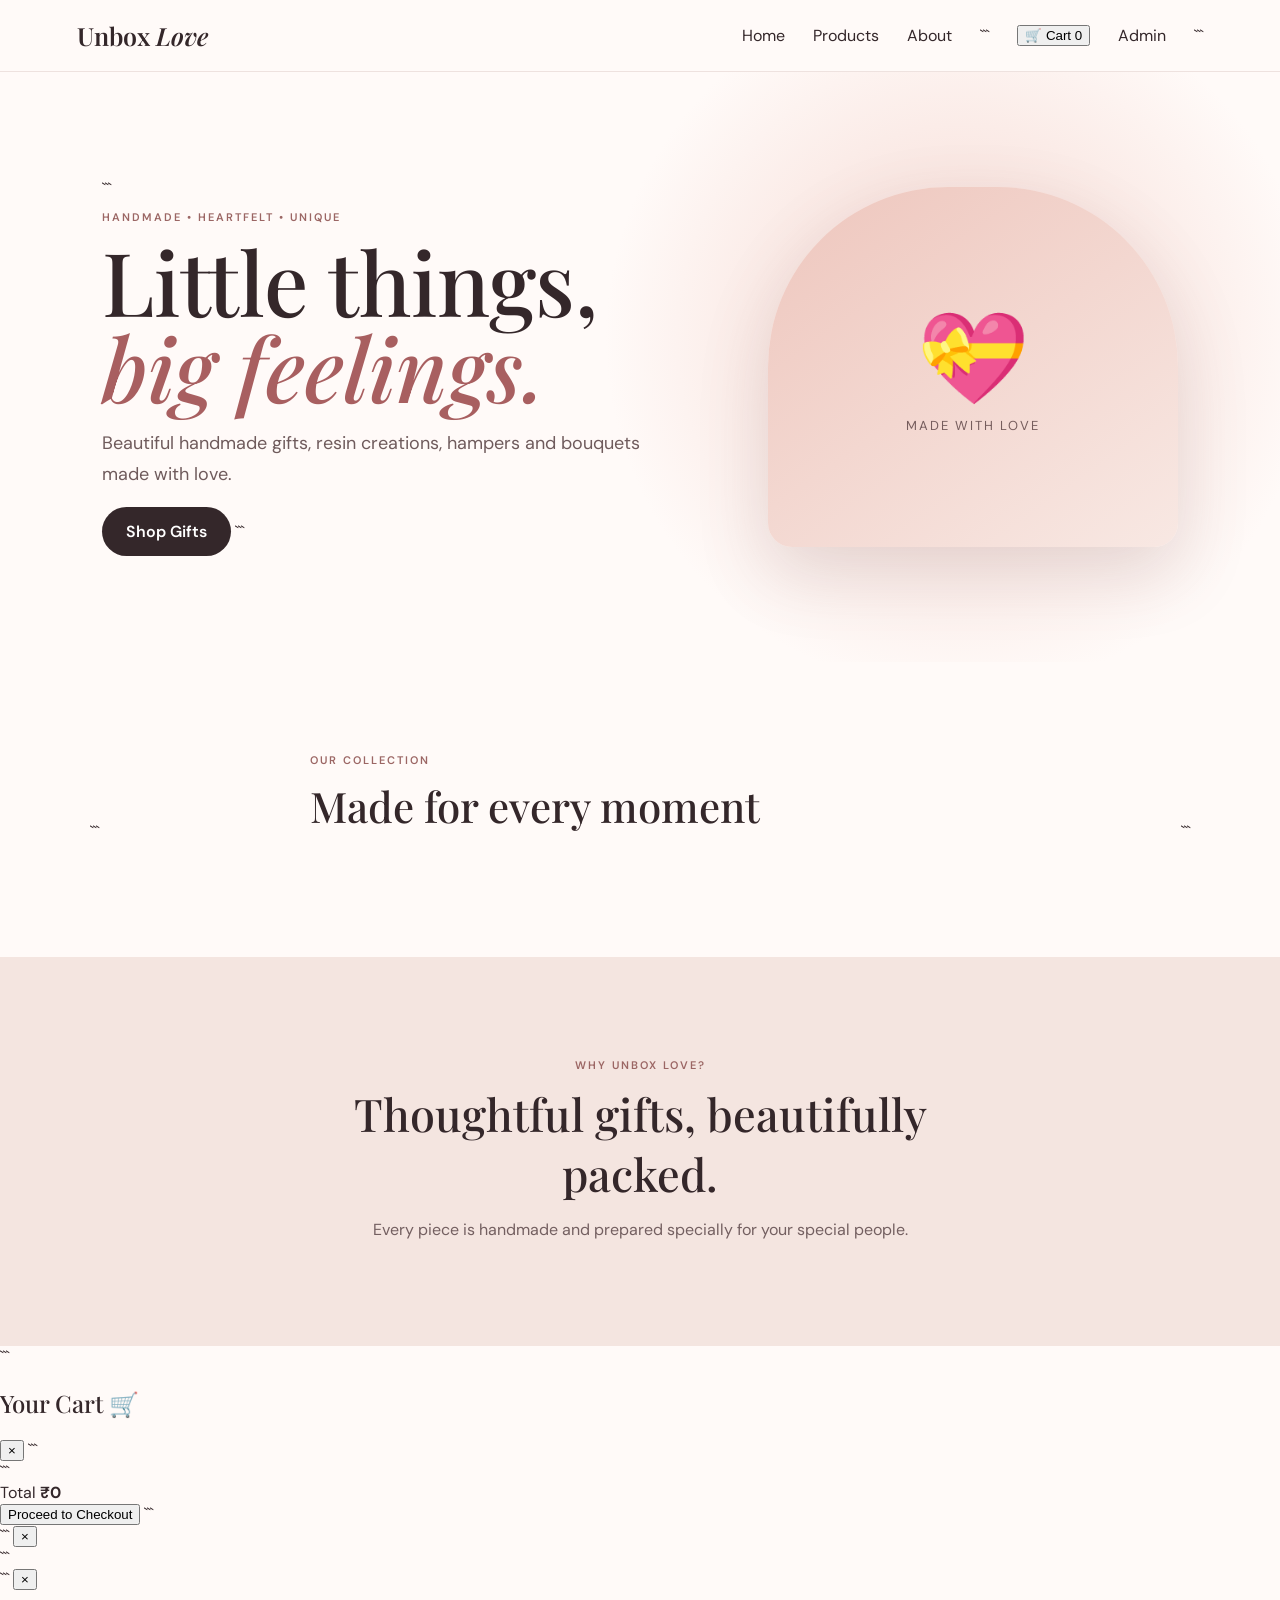
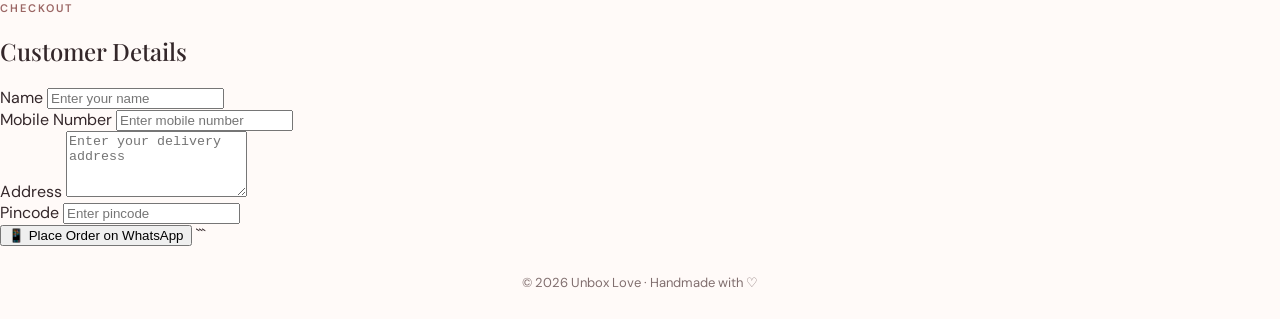
==== commit 39d6133e: "Update index.html" ====
--- a/index.html
+++ b/index.html
@@ -1,17 +1,318 @@
 <!doctype html>
+
 <html lang="en">
+
 <head>
-<meta charset="UTF-8"><meta name="viewport" content="width=device-width,initial-scale=1">
-<title>Unbox Love — Handmade Gifts</title>
-<link rel="stylesheet" href="style.css">
+  <meta charset="UTF-8">
+  <meta name="viewport" content="width=device-width,initial-scale=1">
+
+  <title>Unbox Love — Handmade Gifts</title>
+
+  <link rel="stylesheet" href="style.css">
 </head>
+
 <body>
-<header class="nav"><a class="brand" href="index.html">Unbox <span>Love</span></a><nav><a href="#home">Home</a><a href="#products">Products</a><a href="#about">About</a><a href="admin.html">Admin</a></nav></header>
+
+<header class="nav">
+
+  <a class="brand" href="index.html">
+    Unbox <span>Love</span>
+  </a>
+
+  <nav>
+    <a href="#home">Home</a>
+    <a href="#products">Products</a>
+    <a href="#about">About</a>
+
+```
+<button class="cart-top-btn" onclick="openCart()">
+  🛒 Cart
+  <span id="cartCount">0</span>
+</button>
+
+<a href="admin.html">Admin</a>
+```
+
+  </nav>
+
+</header>
+
 <main>
-<section id="home" class="hero"><div><p class="eyebrow">HANDMADE • HEARTFELT • UNIQUE</p><h1>Little things,<br><em>big feelings.</em></h1><p>Beautiful handmade gifts, resin creations, hampers and bouquets made with love.</p><a class="btn" href="#products">Shop Gifts</a></div><div class="hero-card">💝<small>Made with love</small></div></section>
-<section id="products" class="section"><div class="section-head"><div><p class="eyebrow">OUR COLLECTION</p><h2>Made for every moment</h2></div><div id="filters" class="filters"></div></div><div id="productGrid" class="grid"></div></section>
-<section id="about" class="about"><p class="eyebrow">WHY UNBOX LOVE?</p><h2>Thoughtful gifts, beautifully packed.</h2><p>Every piece is handmade and prepared specially for your special people.</p></section>
+
+<!-- HERO -->
+
+<section id="home" class="hero">
+
+  <div>
+
+```
+<p class="eyebrow">
+  HANDMADE • HEARTFELT • UNIQUE
+</p>
+
+<h1>
+  Little things,<br>
+  <em>big feelings.</em>
+</h1>
+
+<p>
+  Beautiful handmade gifts, resin creations,
+  hampers and bouquets made with love.
+</p>
+
+<a class="btn" href="#products">
+  Shop Gifts
+</a>
+```
+
+  </div>
+
+  <div class="hero-card">
+    💝
+    <small>Made with love</small>
+  </div>
+
+</section>
+
+<!-- PRODUCTS -->
+
+<section id="products" class="section">
+
+  <div class="section-head">
+
+```
+<div>
+
+  <p class="eyebrow">
+    OUR COLLECTION
+  </p>
+
+  <h2>
+    Made for every moment
+  </h2>
+
+</div>
+
+<div id="filters" class="filters"></div>
+```
+
+  </div>
+
+  <div id="productGrid" class="grid"></div>
+
+</section>
+
+<!-- ABOUT -->
+
+<section id="about" class="about">
+
+  <p class="eyebrow">
+    WHY UNBOX LOVE?
+  </p>
+
+  <h2>
+    Thoughtful gifts, beautifully packed.
+  </h2>
+
+  <p>
+    Every piece is handmade and prepared specially
+    for your special people.
+  </p>
+
+</section>
+
 </main>
-<footer>© 2026 Unbox Love · Handmade with ♡</footer>
+
+<!-- =========================
+     CART DRAWER
+========================= -->
+
+<div id="cartDrawer" class="cart-drawer">
+
+  <div class="cart-header">
+
+```
+<h2>
+  Your Cart 🛒
+</h2>
+
+<button onclick="closeCart()" class="close-btn">
+  ×
+</button>
+```
+
+  </div>
+
+  <div id="cartItems" class="cart-items"></div>
+
+  <div class="cart-footer">
+
+```
+<div class="total-row">
+
+  <span>
+    Total
+  </span>
+
+  <strong id="cartTotal">
+    ₹0
+  </strong>
+
+</div>
+
+
+<button
+  class="checkout-btn"
+  onclick="openCheckout()"
+>
+  Proceed to Checkout
+</button>
+```
+
+  </div>
+
+</div>
+
+<!-- CART BACKDROP -->
+
+<div
+  class="cart-overlay"
+  onclick="closeCart()">
+</div>
+
+<!-- =========================
+     PRODUCT DETAILS MODAL
+========================= -->
+
+<div
+  id="detailsModal"
+  class="modal"
+>
+
+  <div class="modal-box">
+
+```
+<button
+  class="modal-close"
+  onclick="closeDetails()"
+>
+  ×
+</button>
+
+<div id="detailsContent"></div>
+```
+
+  </div>
+
+</div>
+
+<!-- =========================
+     CHECKOUT MODAL
+========================= -->
+
+<div
+  id="checkoutModal"
+  class="modal"
+>
+
+  <div class="modal-box checkout-box">
+
+```
+<button
+  class="modal-close"
+  onclick="closeCheckout()"
+>
+  ×
+</button>
+
+
+<p class="eyebrow">
+  CHECKOUT
+</p>
+
+<h2>
+  Customer Details
+</h2>
+
+
+<div class="form-group">
+
+  <label>
+    Name
+  </label>
+
+  <input
+    id="customerName"
+    type="text"
+    placeholder="Enter your name"
+  >
+
+</div>
+
+
+<div class="form-group">
+
+  <label>
+    Mobile Number
+  </label>
+
+  <input
+    id="customerPhone"
+    type="tel"
+    placeholder="Enter mobile number"
+  >
+
+</div>
+
+
+<div class="form-group">
+
+  <label>
+    Address
+  </label>
+
+  <textarea
+    id="customerAddress"
+    rows="4"
+    placeholder="Enter your delivery address"
+  ></textarea>
+
+</div>
+
+
+<div class="form-group">
+
+  <label>
+    Pincode
+  </label>
+
+  <input
+    id="customerPincode"
+    type="text"
+    placeholder="Enter pincode"
+  >
+
+</div>
+
+
+<button
+  class="checkout-btn"
+  onclick="placeOrder()"
+>
+  📱 Place Order on WhatsApp
+</button>
+```
+
+  </div>
+
+</div>
+
+<footer>
+  © 2026 Unbox Love · Handmade with ♡
+</footer>
+
 <script src="app.js"></script>
-</body></html>+
+</body>
+
+</html>
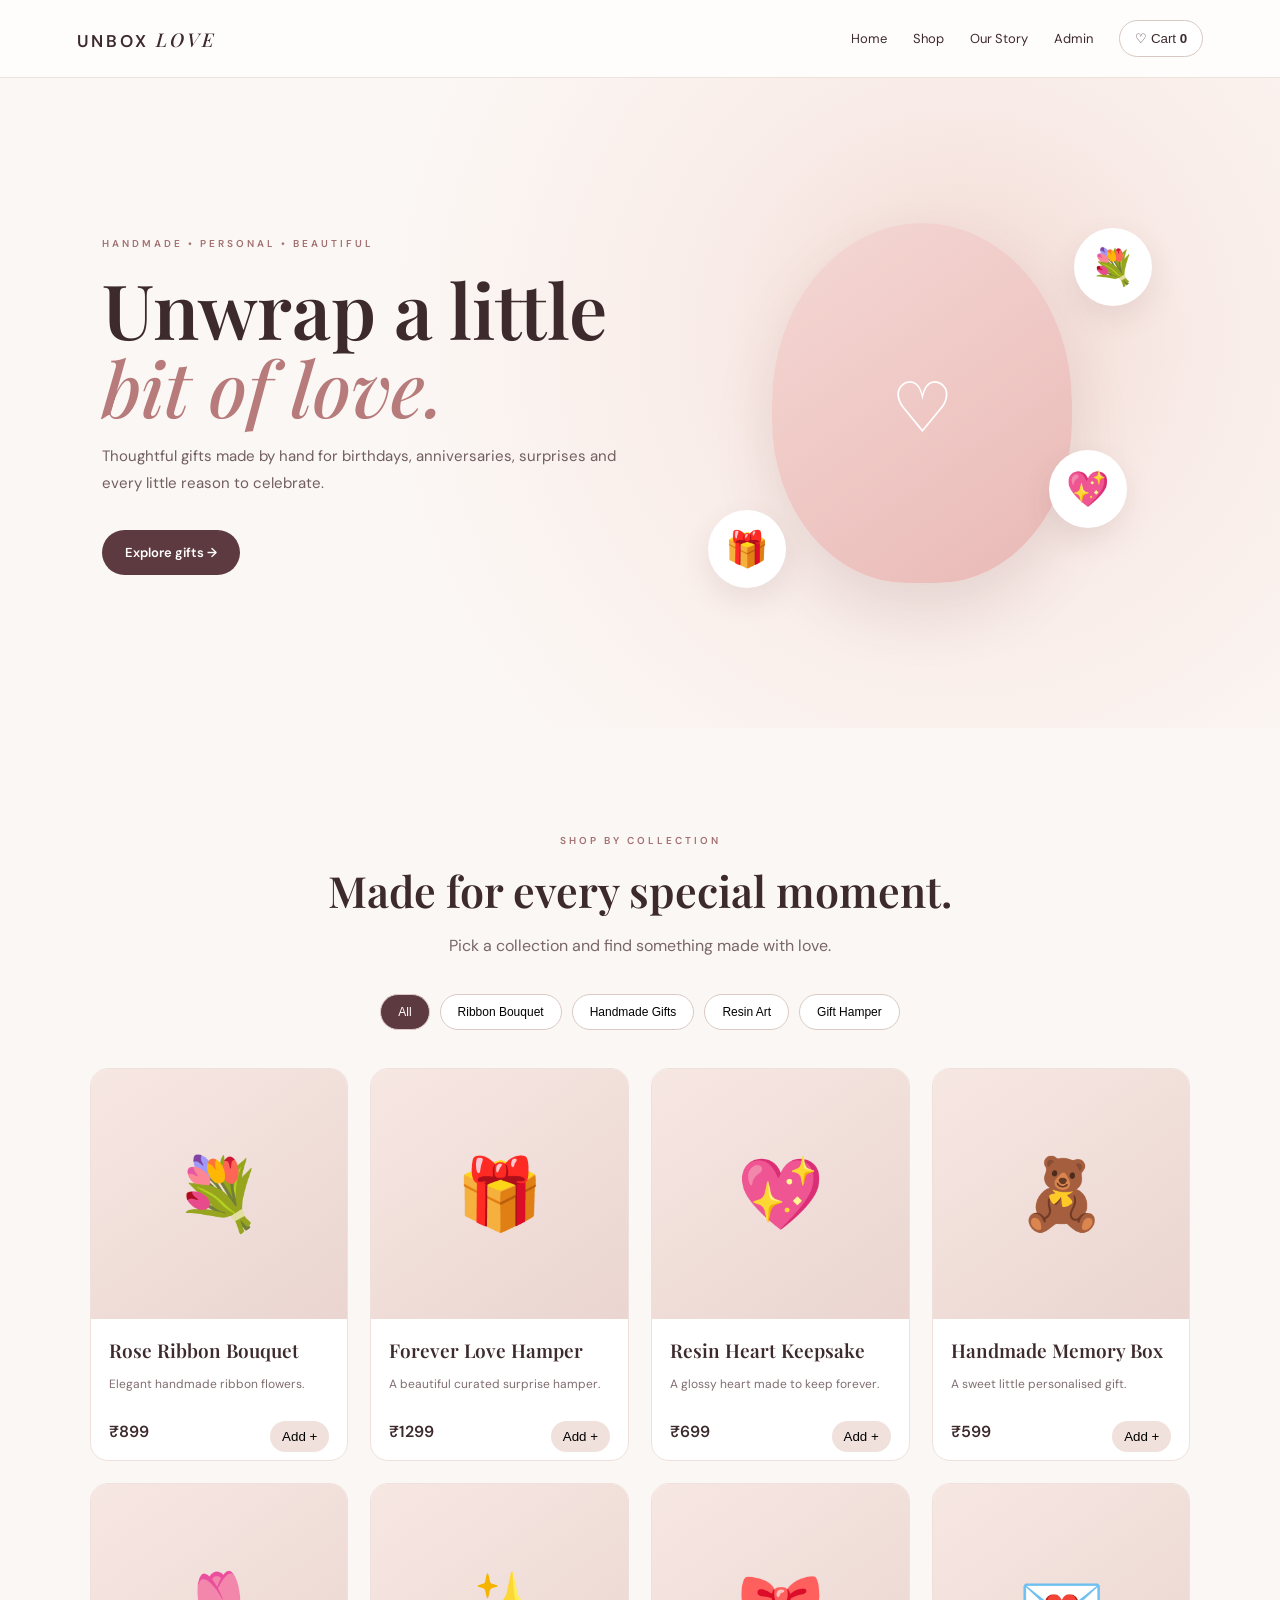
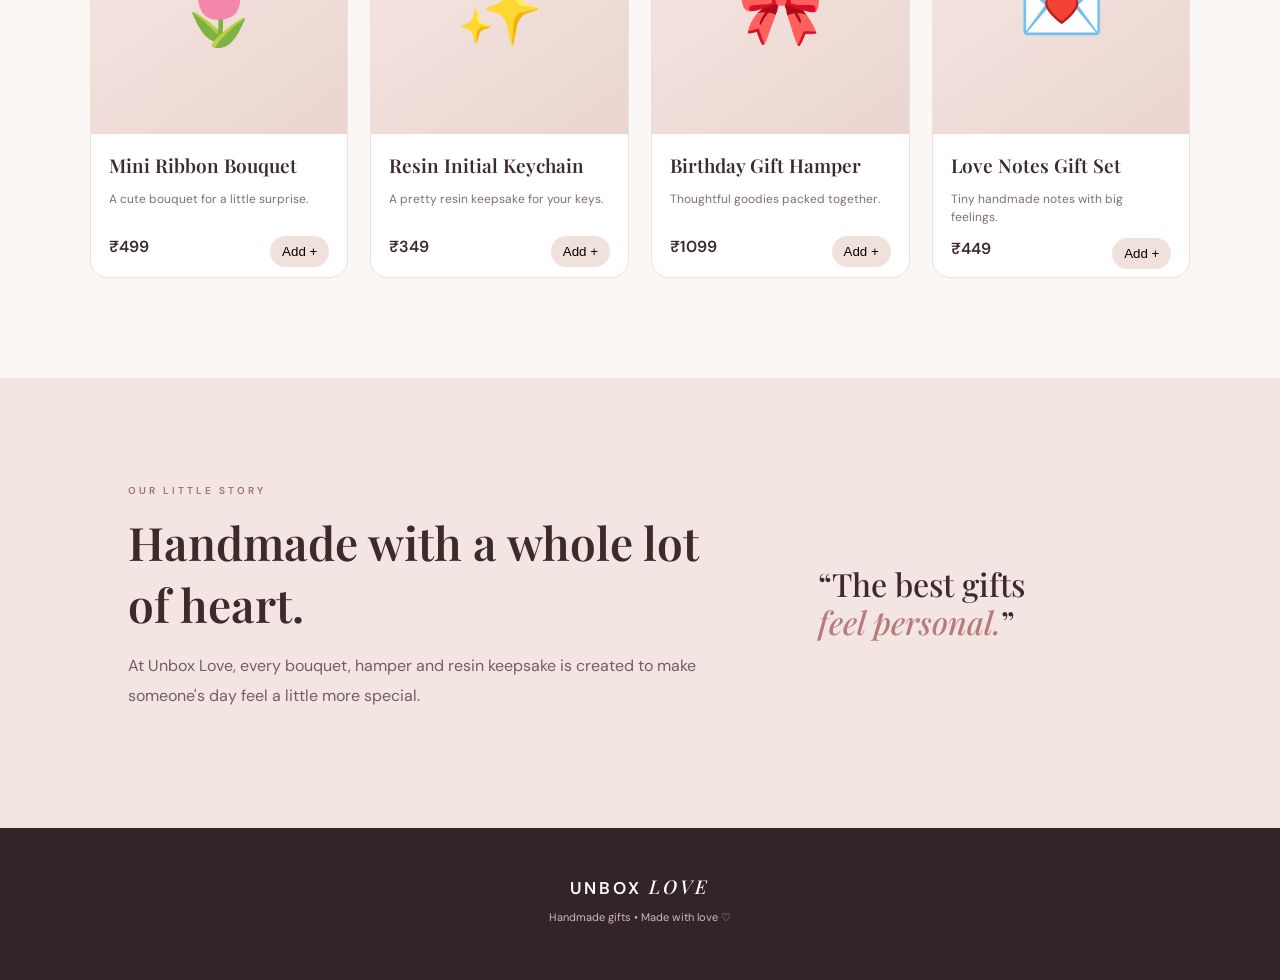
==== commit 844ad39f: "Add files via upload" ====
--- a/index.html
+++ b/index.html
@@ -1,318 +1,16 @@
-<!doctype html>
-
-<html lang="en">
-
-<head>
-  <meta charset="UTF-8">
-  <meta name="viewport" content="width=device-width,initial-scale=1">
-
-  <title>Unbox Love — Handmade Gifts</title>
-
-  <link rel="stylesheet" href="style.css">
-</head>
-
-<body>
-
-<header class="nav">
-
-  <a class="brand" href="index.html">
-    Unbox <span>Love</span>
-  </a>
-
-  <nav>
-    <a href="#home">Home</a>
-    <a href="#products">Products</a>
-    <a href="#about">About</a>
-
-```
-<button class="cart-top-btn" onclick="openCart()">
-  🛒 Cart
-  <span id="cartCount">0</span>
-</button>
-
-<a href="admin.html">Admin</a>
-```
-
-  </nav>
-
-</header>
-
-<main>
-
-<!-- HERO -->
-
-<section id="home" class="hero">
-
-  <div>
-
-```
-<p class="eyebrow">
-  HANDMADE • HEARTFELT • UNIQUE
-</p>
-
-<h1>
-  Little things,<br>
-  <em>big feelings.</em>
-</h1>
-
-<p>
-  Beautiful handmade gifts, resin creations,
-  hampers and bouquets made with love.
-</p>
-
-<a class="btn" href="#products">
-  Shop Gifts
-</a>
-```
-
-  </div>
-
-  <div class="hero-card">
-    💝
-    <small>Made with love</small>
-  </div>
-
-</section>
-
-<!-- PRODUCTS -->
-
-<section id="products" class="section">
-
-  <div class="section-head">
-
-```
-<div>
-
-  <p class="eyebrow">
-    OUR COLLECTION
-  </p>
-
-  <h2>
-    Made for every moment
-  </h2>
-
+<!doctype html><html lang="en"><head><meta charset="UTF-8"><meta name="viewport" content="width=device-width,initial-scale=1"><title>Unbox Love — Gifts Made With Love</title><link rel="stylesheet" href="style.css"></head><body>
+<header><a class="brand" href="#">UNBOX <i>LOVE</i></a><nav><a href="#home">Home</a><a href="#shop">Shop</a><a href="#about">Our Story</a><a href="admin.html">Admin</a><button id="cartBtn">♡ Cart <b id="cartCount">0</b></button></nav></header>
+<section id="home" class="hero"><div class="heroText"><span class="label">HANDMADE • PERSONAL • BEAUTIFUL</span><h1>Unwrap a little<br><em>bit of love.</em></h1><p>Thoughtful gifts made by hand for birthdays, anniversaries, surprises and every little reason to celebrate.</p><a class="primary" href="#shop">Explore gifts →</a></div><div class="heroArt"><div class="orb">♡</div><div class="floating f1">💐</div><div class="floating f2">🎁</div><div class="floating f3">💖</div></div></section>
+<section id="shop" class="shop"><div class="heading"><span class="label">SHOP BY COLLECTION</span><h2>Made for every special moment.</h2><p>Pick a collection and find something made with love.</p></div><div id="cats" class="cats"></div><div id="products" class="products"></div></section>
+<section id="about" class="story"><div><span class="label">OUR LITTLE STORY</span><h2>Handmade with a whole lot of heart.</h2><p>At Unbox Love, every bouquet, hamper and resin keepsake is created to make someone's day feel a little more special.</p></div><div class="quote">“The best gifts<br><em>feel personal.</em>”</div></section>
+<footer><div class="brand">UNBOX <i>LOVE</i></div><p>Handmade gifts • Made with love ♡</p></footer>
+<div id="modal" class="overlay hidden"><div class="cartBox"><button class="x" onclick="closeCart()">×</button><span class="label">YOUR BAG</span><h2>A little love, ready to go.</h2><div id="items"></div><div class="sum">Total <strong>₹<span id="total">0</span></strong></div><div class="customerForm">
+<h3>Delivery details</h3>
+<input id="custName" placeholder="Full name" required>
+<input id="custPhone" placeholder="Mobile number" inputmode="tel" required>
+<textarea id="custAddress" placeholder="Full delivery address" rows="3" required></textarea>
+<input id="custCity" placeholder="City / Town" required>
+<input id="custPincode" placeholder="Pincode" inputmode="numeric" required>
 </div>
-
-<div id="filters" class="filters"></div>
-```
-
-  </div>
-
-  <div id="productGrid" class="grid"></div>
-
-</section>
-
-<!-- ABOUT -->
-
-<section id="about" class="about">
-
-  <p class="eyebrow">
-    WHY UNBOX LOVE?
-  </p>
-
-  <h2>
-    Thoughtful gifts, beautifully packed.
-  </h2>
-
-  <p>
-    Every piece is handmade and prepared specially
-    for your special people.
-  </p>
-
-</section>
-
-</main>
-
-<!-- =========================
-     CART DRAWER
-========================= -->
-
-<div id="cartDrawer" class="cart-drawer">
-
-  <div class="cart-header">
-
-```
-<h2>
-  Your Cart 🛒
-</h2>
-
-<button onclick="closeCart()" class="close-btn">
-  ×
-</button>
-```
-
-  </div>
-
-  <div id="cartItems" class="cart-items"></div>
-
-  <div class="cart-footer">
-
-```
-<div class="total-row">
-
-  <span>
-    Total
-  </span>
-
-  <strong id="cartTotal">
-    ₹0
-  </strong>
-
-</div>
-
-
-<button
-  class="checkout-btn"
-  onclick="openCheckout()"
->
-  Proceed to Checkout
-</button>
-```
-
-  </div>
-
-</div>
-
-<!-- CART BACKDROP -->
-
-<div
-  class="cart-overlay"
-  onclick="closeCart()">
-</div>
-
-<!-- =========================
-     PRODUCT DETAILS MODAL
-========================= -->
-
-<div
-  id="detailsModal"
-  class="modal"
->
-
-  <div class="modal-box">
-
-```
-<button
-  class="modal-close"
-  onclick="closeDetails()"
->
-  ×
-</button>
-
-<div id="detailsContent"></div>
-```
-
-  </div>
-
-</div>
-
-<!-- =========================
-     CHECKOUT MODAL
-========================= -->
-
-<div
-  id="checkoutModal"
-  class="modal"
->
-
-  <div class="modal-box checkout-box">
-
-```
-<button
-  class="modal-close"
-  onclick="closeCheckout()"
->
-  ×
-</button>
-
-
-<p class="eyebrow">
-  CHECKOUT
-</p>
-
-<h2>
-  Customer Details
-</h2>
-
-
-<div class="form-group">
-
-  <label>
-    Name
-  </label>
-
-  <input
-    id="customerName"
-    type="text"
-    placeholder="Enter your name"
-  >
-
-</div>
-
-
-<div class="form-group">
-
-  <label>
-    Mobile Number
-  </label>
-
-  <input
-    id="customerPhone"
-    type="tel"
-    placeholder="Enter mobile number"
-  >
-
-</div>
-
-
-<div class="form-group">
-
-  <label>
-    Address
-  </label>
-
-  <textarea
-    id="customerAddress"
-    rows="4"
-    placeholder="Enter your delivery address"
-  ></textarea>
-
-</div>
-
-
-<div class="form-group">
-
-  <label>
-    Pincode
-  </label>
-
-  <input
-    id="customerPincode"
-    type="text"
-    placeholder="Enter pincode"
-  >
-
-</div>
-
-
-<button
-  class="checkout-btn"
-  onclick="placeOrder()"
->
-  📱 Place Order on WhatsApp
-</button>
-```
-
-  </div>
-
-</div>
-
-<footer>
-  © 2026 Unbox Love · Handmade with ♡
-</footer>
-
-<script src="app.js"></script>
-
-</body>
-
-</html>
+<button class="primary wide" onclick="orderWhatsApp()">Confirm & Order via WhatsApp →</button>
+<small>COD is not available. After you send the order, we'll send the payment QR on WhatsApp.</small></div></div><script src="app.js"></script></body></html>
--- a/style.css
+++ b/style.css
@@ -1,2 +1,4 @@
-@import url('https://fonts.googleapis.com/css2?family=DM+Sans:wght@400;500;600&family=Playfair+Display:ital,wght@0,500;0,600;1,500&display=swap');
-*{box-sizing:border-box}body{margin:0;color:#34272a;background:#fffaf8;font-family:"DM Sans",sans-serif}.nav{height:72px;padding:0 6%;display:flex;align-items:center;justify-content:space-between;border-bottom:1px solid #eee2df;background:#fffaf8;position:sticky;top:0;z-index:5}.nav nav{display:flex;gap:28px}.nav a{color:inherit;text-decoration:none}.brand{font:600 25px "Playfair Display",serif}.brand span{font-style:italic}.hero{min-height:590px;padding:80px 8%;display:grid;grid-template-columns:1.2fr .8fr;gap:50px;align-items:center;background:radial-gradient(circle at 75% 45%,#f5d7d0 0,transparent 35%)}.eyebrow{letter-spacing:2px;font-size:11px;font-weight:600;color:#9b6664}.hero h1,h1,h2{font-family:"Playfair Display",serif;font-weight:500}.hero h1{font-size:clamp(52px,7vw,88px);line-height:.98;margin:14px 0}.hero em{color:#a85f60}.hero p:not(.eyebrow){font-size:18px;line-height:1.7;max-width:540px;color:#6f5b5c}.btn{border:0;background:#34272a;color:#fff;padding:14px 24px;border-radius:30px;cursor:pointer;font-weight:600;display:inline-block;text-decoration:none}.hero-card{height:360px;border-radius:180px 180px 24px 24px;background:linear-gradient(145deg,#eec6bd,#f8e8e3);display:flex;flex-direction:column;align-items:center;justify-content:center;font-size:90px;box-shadow:0 25px 70px #7e5c5930}.hero-card small{font-size:13px;letter-spacing:2px;text-transform:uppercase;color:#765d5d}.section{padding:80px 7%}.section-head,.admin-top{display:flex;justify-content:space-between;align-items:end;margin-bottom:35px}.section h2,.about h2{font-size:42px;margin:8px 0}.filters{display:flex;gap:8px;flex-wrap:wrap}.filters button{border:1px solid #dfd0cd;background:transparent;border-radius:20px;padding:9px 15px;cursor:pointer}.filters button.active{background:#34272a;color:#fff}.grid{display:grid;grid-template-columns:repeat(4,1fr);gap:22px}.card{background:#fff;border:1px solid #eee2df;border-radius:18px;overflow:hidden}.pic{height:220px;background:#f4e2dd;display:flex;align-items:center;justify-content:center;font-size:60px;background-size:cover;background-position:center}.card-body{padding:18px}.card h3{margin:0 0 6px;font-family:"Playfair Display",serif;font-size:22px}.price{font-weight:600}.desc{font-size:13px;color:#786668;min-height:38px}.about{padding:90px 12%;text-align:center;background:#f4e5e0}.about p:last-child{color:#735f60}.about h2{max-width:650px;margin:10px auto;font-size:45px}footer{text-align:center;padding:28px;color:#806e6e;font-size:13px}.admin-wrap{max-width:1050px;margin:50px auto;padding:0 20px}.panel{background:#fff;border:1px solid #eadedb;border-radius:18px;padding:28px;box-shadow:0 12px 35px #6d4a4610}.login{max-width:440px;margin:80px auto;display:grid;gap:14px}.panel input,.panel select,.panel textarea{width:100%;padding:13px;border:1px solid #ddd0cd;border-radius:10px;background:#fffaf8;font:inherit}.panel textarea{min-height:90px;resize:vertical}.row{display:grid;grid-template-columns:1fr 1fr;gap:12px}.form{margin-bottom:30px;display:grid;gap:12px}.form h2{margin:0}.secondary{background:#eee2df;color:#34272a}.admin-grid{display:grid;grid-template-columns:repeat(3,1fr);gap:18px}.admin-card{background:#fff;border:1px solid #eadedb;border-radius:15px;padding:15px}.admin-card .pic{height:150px;border-radius:10px}.actions{display:flex;gap:8px;margin-top:12px}.actions button{border:0;padding:9px 12px;border-radius:8px;cursor:pointer}.edit{background:#eee2df}.delete{background:#34272a;color:#fff}.hidden{display:none}.msg{color:#a44}.empty{text-align:center;padding:40px;color:#806e6e}@media(max-width:800px){.hero{grid-template-columns:1fr;padding:55px 7%}.hero-card{height:260px}.grid{grid-template-columns:repeat(2,1fr)}.admin-grid{grid-template-columns:1fr 1fr}.section-head{display:block}.filters{margin-top:20px}}@media(max-width:520px){.nav nav{gap:12px;font-size:13px}.grid,.admin-grid{grid-template-columns:1fr}.hero h1{font-size:54px}.row{grid-template-columns:1fr}.hero-card{display:none}}
+@import url('https://fonts.googleapis.com/css2?family=DM+Sans:wght@400;500;600&family=Playfair+Display:ital,wght@0,500;0,600;1,500;1,600&display=swap');*{box-sizing:border-box}html{scroll-behavior:smooth}body{margin:0;background:#fbf7f4;color:#3d2a2d;font-family:'DM Sans',Arial,sans-serif}a{text-decoration:none;color:inherit}header{height:78px;padding:0 6%;display:flex;align-items:center;justify-content:space-between;background:#fffdfb;border-bottom:1px solid #eee2dc;position:sticky;top:0;z-index:4}.brand{font-weight:600;letter-spacing:3px;font-size:17px}.brand i{font-family:'Playfair Display';font-size:19px;font-weight:500}nav{display:flex;gap:26px;align-items:center;font-size:13px}nav button{border:1px solid #d9c9c2;background:#fff;border-radius:30px;padding:10px 15px;color:#3d2a2d}.hero{min-height:650px;padding:80px 8%;display:grid;grid-template-columns:1.05fr .95fr;align-items:center;background:radial-gradient(circle at 75% 40%,#f1d7d1 0,#f9ece8 24%,#fbf7f4 55%)}.label{font-size:10px;letter-spacing:3px;font-weight:600;color:#a27070}.hero h1{font:600 clamp(48px,6vw,76px)/1.02 'Playfair Display';margin:18px 0}.hero h1 em,.quote em{color:#b77b7c;font-weight:500}.heroText>p{max-width:520px;color:#725e60;line-height:1.8;font-size:15px}.primary{display:inline-block;background:#5d3a3f;color:#fff;border:0;border-radius:28px;padding:14px 23px;margin-top:18px;font-weight:600;font-size:13px;cursor:pointer}.heroArt{height:460px;position:relative;display:grid;place-items:center}.orb{width:300px;height:360px;border-radius:50% 50% 45% 45%;background:linear-gradient(145deg,#f5d8d4,#e9b9b6);display:grid;place-items:center;font:70px 'Playfair Display';color:#fff;box-shadow:0 30px 60px #6d404022}.floating{position:absolute;background:#fff;border-radius:50%;width:78px;height:78px;display:grid;place-items:center;font-size:35px;box-shadow:0 12px 30px #6d40401c}.f1{top:55px;right:5%}.f2{bottom:45px;left:8%}.f3{bottom:105px;right:10%}.shop{padding:100px 7%}.heading{text-align:center;max-width:700px;margin:auto}.heading h2,.story h2{font:600 43px 'Playfair Display';margin:12px 0}.heading p{color:#796669}.cats{display:flex;justify-content:center;gap:10px;flex-wrap:wrap;margin:38px 0}.cat{padding:10px 17px;border-radius:24px;border:1px solid #dbcac4;background:#fff;cursor:pointer;font-size:12px}.cat.active{background:#5d3a3f;color:#fff}.products{display:grid;grid-template-columns:repeat(4,1fr);gap:22px}.card{background:#fff;border:1px solid #eee1db;border-radius:18px;overflow:hidden;transition:.2s}.card:hover{transform:translateY(-4px);box-shadow:0 18px 40px #593a3a12}.visual{height:250px;background:linear-gradient(145deg,#f7e7e3,#ead5d0);display:grid;place-items:center;font-size:70px}.info{padding:18px}.info h3{font:600 19px 'Playfair Display';margin:0 0 7px}.info p{font-size:12px;color:#806e70;min-height:34px;line-height:1.5}.price{font-weight:600}.add{float:right;border:0;background:#f1e1dc;border-radius:20px;padding:8px 12px;cursor:pointer}.story{padding:100px 10%;display:grid;grid-template-columns:1.3fr .7fr;gap:70px;background:#f3e5e1}.story h2{font-size:46px;max-width:650px}.story p{max-width:600px;line-height:1.9;color:#735e60}.quote{font:500 32px/1.2 'Playfair Display';align-self:center}.overlay{position:fixed;inset:0;background:#201517aa;display:grid;place-items:center;padding:20px;z-index:8}.hidden{display:none}.cartBox{width:min(520px,100%);max-height:88vh;overflow:auto;background:#fffaf8;border-radius:22px;padding:30px;position:relative}.x{position:absolute;right:18px;top:12px;border:0;background:none;font-size:28px}.cartBox h2{font:600 28px 'Playfair Display'}.row{display:flex;justify-content:space-between;border-bottom:1px solid #eadbd7;padding:14px 0;font-size:13px}.sum{display:flex;justify-content:space-between;padding:20px 0;font-size:14px}.wide{width:100%;text-align:center}.cartBox small{display:block;color:#806d70;font-size:11px;line-height:1.5;margin-top:12px}footer{padding:45px 7%;text-align:center;background:#332427;color:#fff}footer p{font-size:11px;color:#cdbabc}@media(max-width:900px){.products{grid-template-columns:repeat(2,1fr)}.hero{grid-template-columns:1fr}.heroArt{display:none}.story{grid-template-columns:1fr}}@media(max-width:600px){header{padding:0 5%}nav a{display:none}.hero{padding:65px 7%;min-height:580px}.shop{padding:70px 5%}.products{grid-template-columns:1fr}.heading h2,.story h2{font-size:35px}}
+.customerForm{margin:12px 0 8px;padding:16px;background:#f8eeeb;border-radius:15px}
+.customerForm h3{font:600 20px 'Playfair Display';margin:0 0 12px}
+.customerForm input,.customerForm textarea{display:block;width:100%;margin:8px 0;padding:12px;border:1px solid #d9c9c2;border-radius:9px;background:#fff;font:13px 'DM Sans',Arial,sans-serif;resize:vertical}
